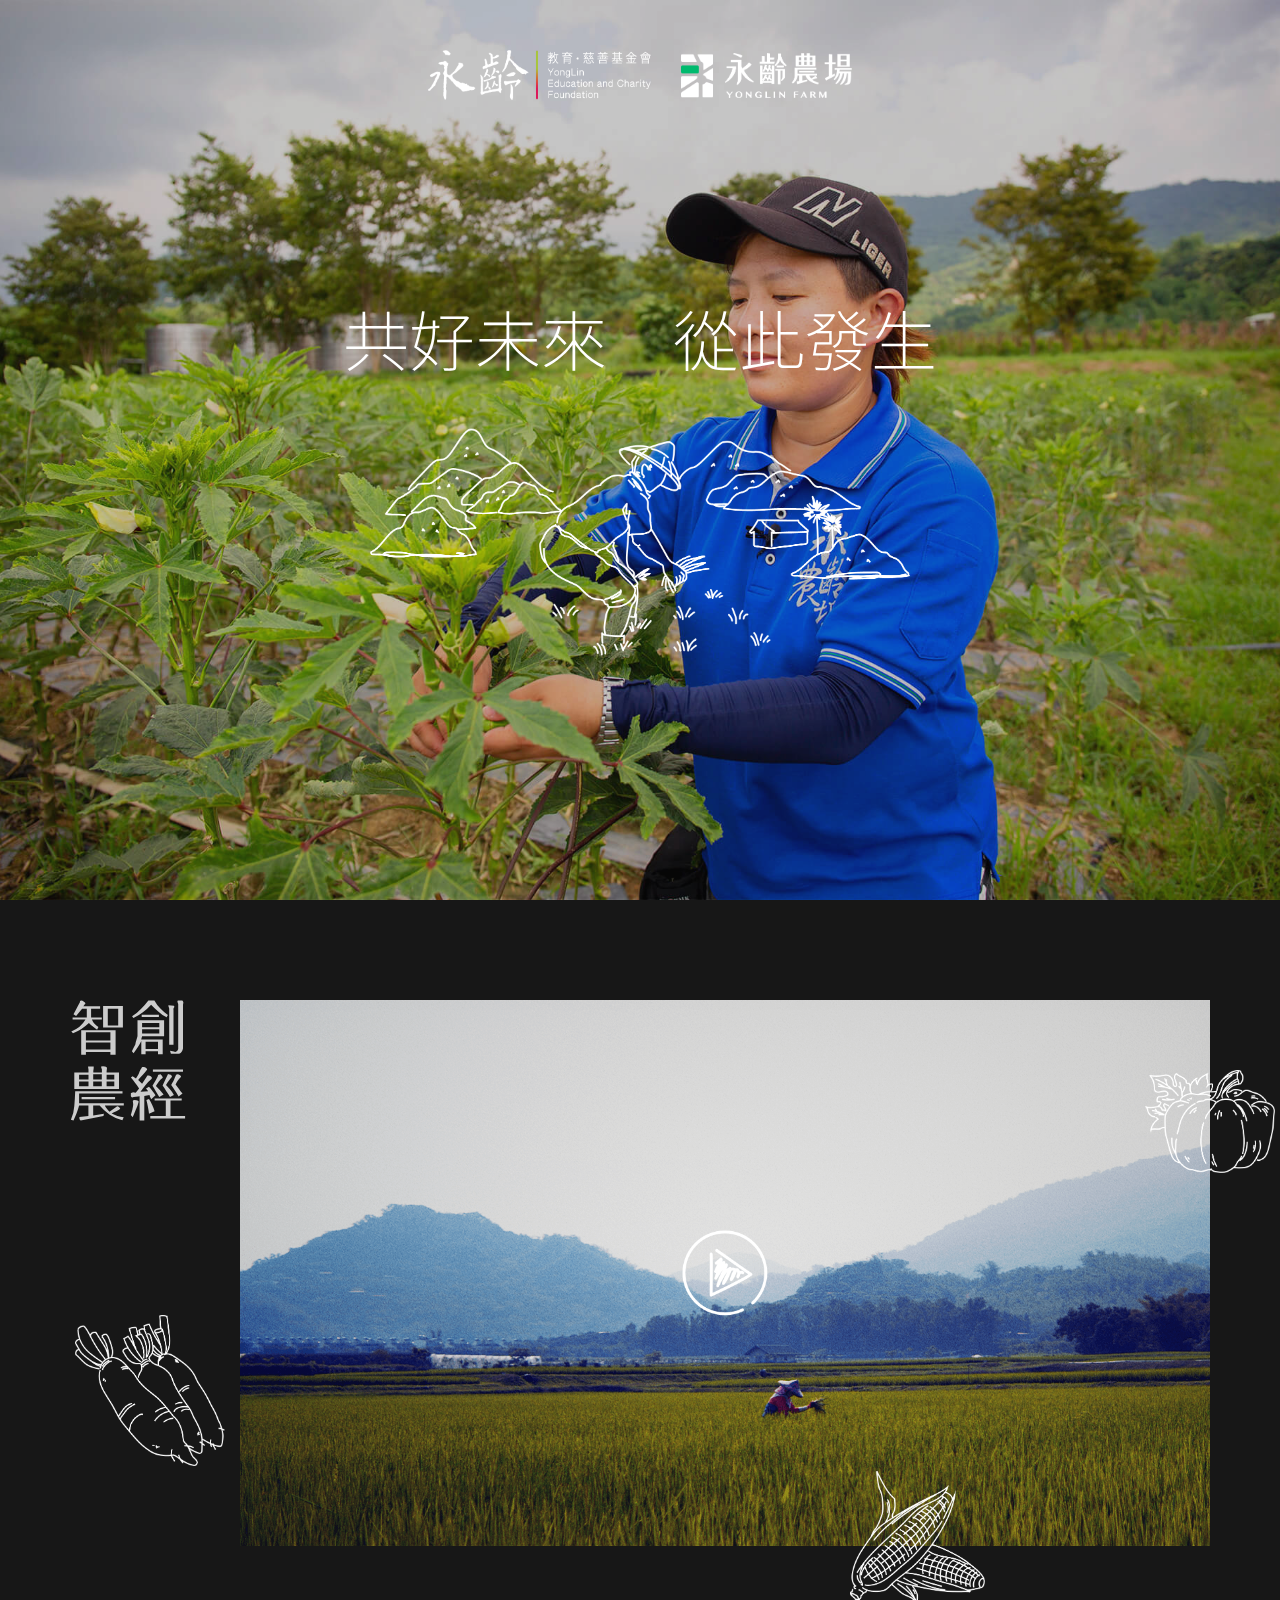
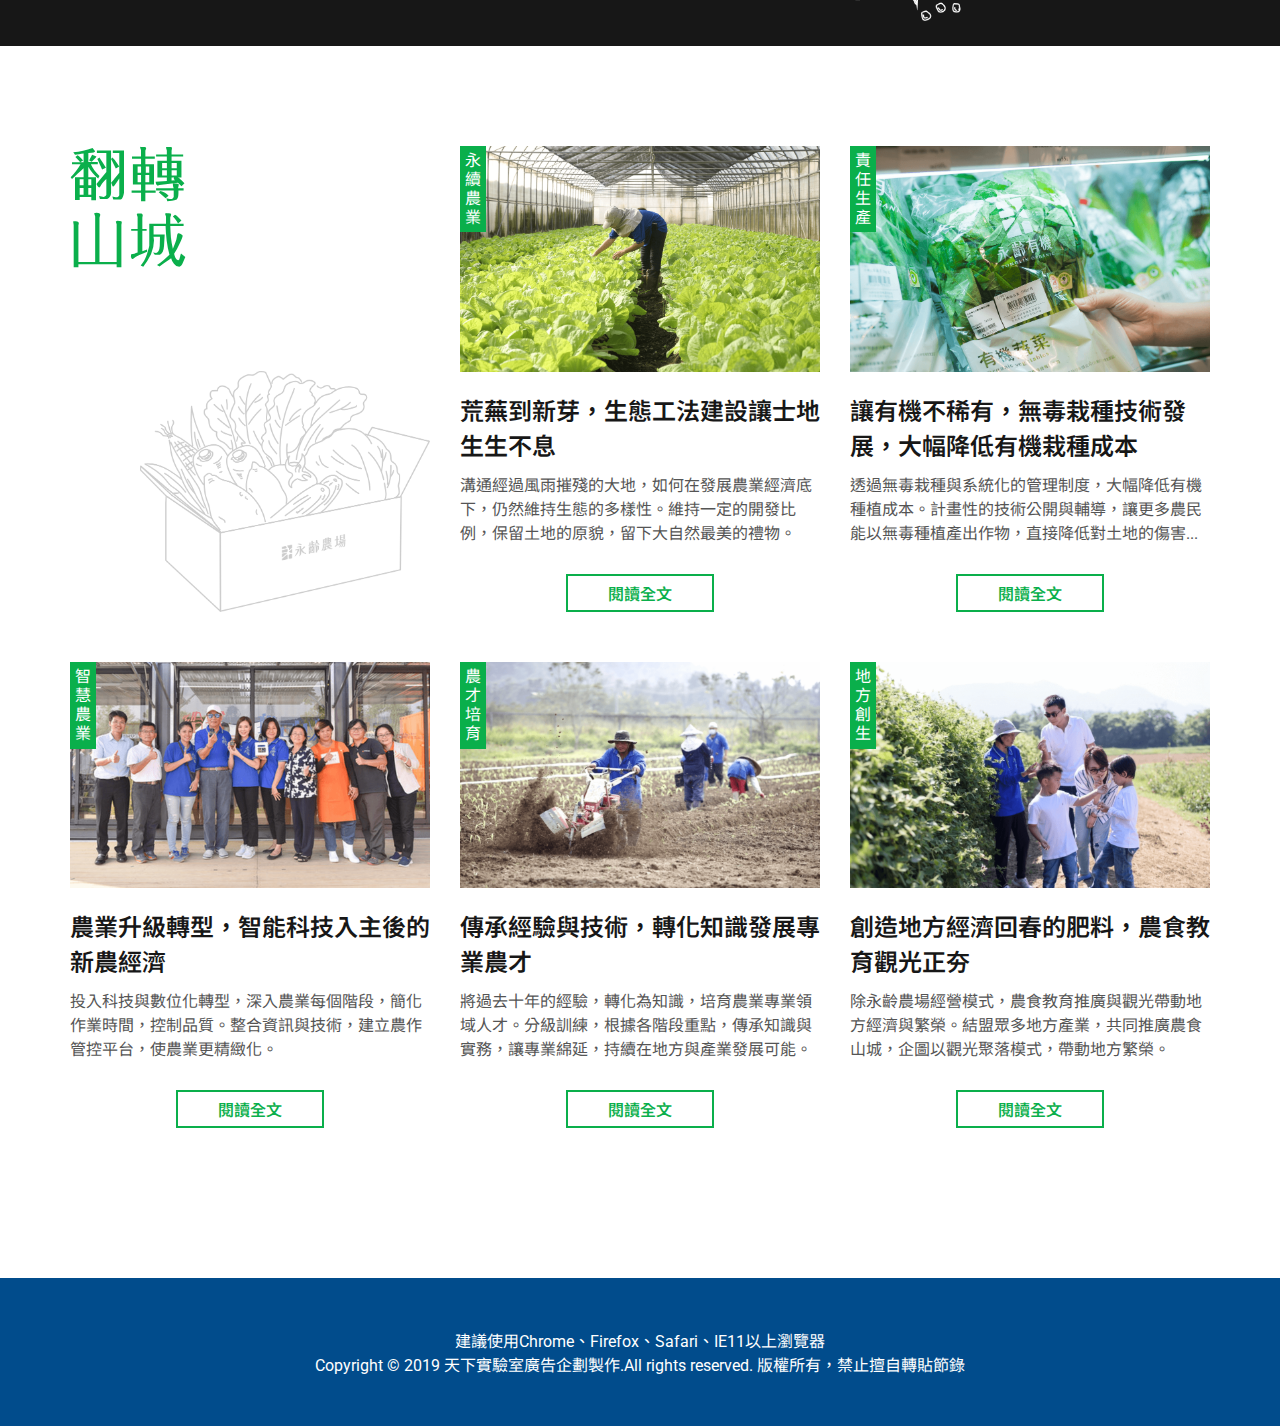
==== yonglin/index.html @ ae60a344 "newYonglin" ====
<!DOCTYPE html>
<html lang="zh-tw">

<head>
	<meta charset="UTF-8">
	<meta http-equiv="X-UA-Compatible" content="IE=edge">
	<meta name="viewport" content="width=device-width, minimum-scale=1.0, maximum-scale=1.0, user-scalable=no" />
	<link rel="stylesheet" type="text/css" href="assets/css/yonglin.css">
	<link rel="stylesheet" type="text/css" href="assets/css/swiper.min.css">
</head>

<body>
	<nav>
		<div class="container">
			<div class="flex">
				<a href="#!" class="logo logo--foundation"><img src="assets/img/logo_foundation@3x.png" alt="永齡教育慈善基金會"></a>
				<a href="#!" class="logo logo--farm"><img src="assets/img/logo_farm@3x.png" alt="永齡農場"></a>
			</div>
		</div>
	</nav>
	<header>
		<div class="swiper" id="swiper">
			<div class="swiper-container">
				<div class="swiper-wrapper">
					<div class="swiper-slide" style="background-image: url(assets/img/slider01.jpg);"></div>
					<div class="swiper-slide" style="background-image: url(assets/img/slider02.jpg);"></div>
					<div class="swiper-slide" style="background-image: url(assets/img/slider03.jpg);"></div>
					<div class="swiper-slide" style="background-image: url(assets/img/slider04.jpg);"></div>
					<div class="swiper-slide" style="background-image: url(assets/img/slider05.jpg);"></div>
				</div>
				<div class="swiper-pagination swiper-pagination-white"></div>
			</div>
		</div>
		<div class="container">
			<div class="flex">
				<h1><span>共好未來</span><span>從此發生</span></h1>
				<img src="assets/img/sketch-farm@3x.png" alt="">
			</div>
		</div>
	</header>
	<section class="video" id="video">
		<div class="container">
			<div class="flex">
				<div class="title">
					<img src="assets/img/video-title.svg" alt="智創農經" class="title-img">
				</div>
				<div class="video-embed">
					<div class="embed-16by9" data-videoUrl="https://www.youtube.com/embed/oZbi_i-Migk?&autoplay=1">
						<img src="assets/img/sketch-play@3x.png" alt="播放" class="sketch sketch-play">
					</div>
					<img src="assets/img/sketch-fruit01@3x.png" alt="胡蘿蔔" class="sketch sketch-fruit01">
					<img src="assets/img/sketch-fruit02@3x.png" alt="玉米" class="sketch sketch-fruit02">
					<img src="assets/img/sketch-fruit03@3x.png" alt="南瓜" class="sketch sketch-fruit03">
				</div>
			</div>
		</div>
	</section>
	<section class="article" id="article">
		<div class="container p0">
			<div class="flex card-group">
				<div class="card title">
					<img src="assets/img/article-title.svg" class="title-img" alt="翻轉山城">
					<img src="assets/img/sketch-box@3x.png" alt="" class="sketch sketch-box">
				</div>
				<div class="card">
					<a href="#!" target="_blank" class="card-img">
						<img src="assets/img/article_01@3x.png" alt="荒蕪到新芽，生態工法建設讓士地生生不息">
						<span class="card-sort">永續農業</span>
					</a>
					<div class="card-body">
						<a href="#!" target="_blank" class="card-title">荒蕪到新芽，生態工法建設讓士地生生不息</a>
						<div class="card-text">溝通經過風雨摧殘的大地，如何在發展農業經濟底下，仍然維持生態的多樣性。維持一定的開發比例，保留土地的原貌，留下大自然最美的禮物。</div>
						<a href="#!" target="_blank" class="btn cta">閱讀全文</a>
					</div>
				</div>
				<div class="card">
					<a href="#!" target="_blank" class="card-img">
						<img src="assets/img/article_02@3x.png" alt="讓有機不稀有，無毒栽種技術發展，大幅降低有機栽種成本">
						<span class="card-sort">責任生產</span>
					</a>
					<div class="card-body">
						<a href="#!" target="_blank" class="card-title">讓有機不稀有，無毒栽種技術發展，大幅降低有機栽種成本</a>
						<div class="card-text">透過無毒栽種與系統化的管理制度，大幅降低有機種植成本。計畫性的技術公開與輔導，讓更多農民能以無毒種植產出作物，直接降低對土地的傷害...</div>
						<a href="#!" target="_blank" class="btn cta">閱讀全文</a>
					</div>
				</div>
				<div class="card">
					<a href="#!" target="_blank" class="card-img">
						<img src="assets/img/article_03@3x.png" alt="農業升級轉型，智能科技入主後的新農經濟">
						<span class="card-sort">智慧農業</span>
					</a>
					<div class="card-body">
						<a href="#!" target="_blank" class="card-title">農業升級轉型，智能科技入主後的新農經濟</a>
						<div class="card-text">投入科技與數位化轉型，深入農業每個階段，簡化作業時間，控制品質。整合資訊與技術，建立農作管控平台，使農業更精緻化。</div>
						<a href="#!" target="_blank" class="btn cta">閱讀全文</a>
					</div>
				</div>
				<div class="card">
					<a href="#!" target="_blank" class="card-img">
						<img src="assets/img/article_04@3x.png" alt="傳承經驗與技術，轉化知識發展專業農才">
						<span class="card-sort">農才培育</span>
					</a>
					<div class="card-body">
						<a href="#!" target="_blank" class="card-title">傳承經驗與技術，轉化知識發展專業農才</a>
						<div class="card-text">將過去十年的經驗，轉化為知識，培育農業專業領域人才。分級訓練，根據各階段重點，傳承知識與實務，讓專業綿延，持續在地方與產業發展可能。</div>
						<a href="#!" target="_blank" class="btn cta">閱讀全文</a>
					</div>
				</div>
				<div class="card">
					<a href="#!" target="_blank" class="card-img">
						<img src="assets/img/article_05@3x.png" alt="創造地方經濟回春的肥料，農食教育觀光正夯">
						<span class="card-sort">地方創生</span>
					</a>
					<div class="card-body">
						<a href="#!" target="_blank" class="card-title">創造地方經濟回春的肥料，農食教育觀光正夯</a>
						<div class="card-text">除永齡農場經營模式，農食教育推廣與觀光帶動地方經濟與繁榮。結盟眾多地方產業，共同推廣農食山城，企圖以觀光聚落模式，帶動地方繁榮。</div>
						<a href="#!" target="_blank" class="btn cta">閱讀全文</a>
					</div>
				</div>
			</div>
		</div>
	</section>
	<footer>
		<div class="container text-center">
			<p class="mtb0 desktop">
				<span>建議使用Chrome、Firefox、Safari、IE11以上瀏覽器</span>
			</p>
			<p class="mtb0">
				<span>Copyright © 2019 天下實驗室廣告企劃製作.</span><span>All rights reserved. 版權所有，禁止擅自轉貼節錄</span>
			</p>
		</div>
	</footer>
	<div class="lightbox">
		<div class="black"></div>
		<div class="lightbox-content">
			<div class="embed-16by9">
				<iframe src="" frameborder="0" allow="accelerometer; autoplay; encrypted-media; gyroscope; picture-in-picture" allowfullscreen></iframe>
			</div>
			<img src="assets/img/sketch-close@3x.png" alt="關閉" class="sketch sketch-close">
		</div>
	</div>
	<script src="https://www.cw.com.tw/assets_new/js/jquery1.10.2.js"></script>
	<script src="assets/js/swiper.min.js"></script>
	<script src="assets/js/yonglin.js"></script>
</body>

</html>
---- yonglin/assets/css/yonglin.css ----
/*! normalize.css v3.0.0 | HTML5 Display Definitions | MIT License | git.io/normalize */@import url("https://fonts.googleapis.com/css?family=Noto+Sans+TC:100,300,400,500,700");@import url("https://fonts.googleapis.com/css?family=Roboto:100,300,400,500,700");article,aside,details,figcaption,figure,footer,header,hgroup,main,nav,section,summary{display:block}audio,canvas,progress,video{display:inline-block;vertical-align:baseline}audio:not([controls]){display:none;height:0}[hidden],template{display:none}/*! normalize.css v3.0.0 | Base | MIT License | git.io/normalize */html{font-family:sans-serif;-webkit-text-size-adjust:100%;-ms-text-size-adjust:100%}body{margin:0}/*! normalize.css v3.0.0 | Links | MIT License | git.io/normalize */a{background:transparent}a:active,a:hover{outline:0}/*! normalize.css v3.0.0 | Embedded Content | MIT License | git.io/normalize */img{border:0}svg:not(:root){overflow:hidden}/*! normalize.css v3.0.0 | Figures | MIT License | git.io/normalize */figure{margin:1em 40px}hr{-moz-box-sizing:content-box;box-sizing:content-box;height:0}pre{overflow:auto}code,kbd,pre,samp{font-family:monospace, monospace;font-size:1em}/*! normalize.css v3.0.0 | Forms | MIT License | git.io/normalize */button,input,optgroup,select,textarea{color:inherit;font:inherit;margin:0}button{overflow:visible}button,select{text-transform:none}button,html input[type="button"],input[type="reset"],input[type="submit"]{-webkit-appearance:button;cursor:pointer}button[disabled],html input[disabled]{cursor:default}button::-moz-focus-inner,input::-moz-focus-inner{border:0;padding:0}input{line-height:normal}input[type="checkbox"],input[type="radio"]{box-sizing:border-box;padding:0}input[type="number"]::-webkit-inner-spin-button,input[type="number"]::-webkit-outer-spin-button{height:auto}input[type="search"]{-webkit-appearance:textfield;-moz-box-sizing:content-box;-webkit-box-sizing:content-box;box-sizing:content-box}input[type="search"]::-webkit-search-cancel-button,input[type="search"]::-webkit-search-decoration{-webkit-appearance:none}fieldset{border:1px solid #c0c0c0;margin:0 2px;padding:0.35em 0.625em 0.75em}legend{border:0;padding:0}textarea{overflow:auto}optgroup{font-weight:bold}/*! normalize.css v3.0.0 | Tables | MIT License | git.io/normalize */table{border-collapse:collapse;border-spacing:0}td,th{padding:0}header .swiper .swiper-wrapper::before,section.video .video-embed .embed-16by9::before,section.article .card-img::before,section.article .card .btn::before,.lightbox-content .embed-16by9::before{content:'';display:block}.list-reset{list-style:none;padding:0;margin:0}ul,ol{padding-left:1.15em}.mtb0{margin-top:0;margin-bottom:0}.mt0-mb1{margin-top:0;margin-bottom:1em !important}.mt0-mb05{margin-top:0;margin-bottom:0.5em}.mb0{margin-bottom:0}.mt0{margin-top:0}.mt40{margin-top:40px}.p0{padding:0 !important}.justify-between{justify-content:space-between}@media (min-width: 768px){.flex-md{display:flex}}@media (min-width: 1024px){.flex-lg{display:flex}}@media (min-width: 1280px){.flex-xl{display:flex}}html{font-family:-apple-system, BlinkMacSystemFont, San Francisco, Roboto, Segoe UI, Helvetica Neue, sans-serif;-webkit-font-smoothing:antialiased;-moz-osx-font-smoothing:grayscale;text-size-adjust:100%;text-rendering:optimizeLegibility}button,input,optgroup,select,textarea{font-family:inherit}.sr-only{position:absolute !important;padding:0 !important;margin:0 !important;width:0 !important;height:0 !important;font-size:0 !important}*,*::before,*::after{-moz-box-sizing:border-box;-webkit-box-sizing:border-box;box-sizing:border-box}body{font-family:Roboto, 'Noto Sans TC', sans-serif}a{text-decoration:none}@media (min-width: 1024px){a{transition:color .2s, background-color .2s}}img{display:block}.clearfix,.clearfix::before,.clearfix::after{display:table;clear:both}.flex{display:-webkit-box;display:-ms-flexbox;display:flex;-ms-flex-wrap:wrap;flex-wrap:wrap}@font-face{font-family:'icomoon';src:url("../fonts/icomoon.eot?6ln93m");src:url("../fonts/icomoon.eot?6ln93m#iefix") format("embedded-opentype"),url("../fonts/icomoon.ttf?6ln93m") format("truetype"),url("../fonts/icomoon.woff?6ln93m") format("woff"),url("../fonts/icomoon.svg?6ln93m#icomoon") format("svg");font-weight:normal;font-style:normal}i.icon{font-family:'icomoon';speak:none;font-style:normal;font-weight:normal;font-variant:normal;text-transform:none;line-height:1;-webkit-font-smoothing:antialiased;-moz-osx-font-smoothing:grayscale}body.chrome i.icon:before{position:relative;top:0.125em}.icon-minus:before{content:"\e936"}.icon-plus:before{content:"\e937"}.icon-images:before{content:"\e900"}.icon-button:before{content:"\e901"}.icon-color:before{content:"\e902"}.icon-iconography:before{content:"\e903"}.icon-textfield:before{content:"\e904"}.icon-navigation:before{content:"\e905"}.icon-tabs:before{content:"\e906"}.icon-tooltips:before{content:"\e907"}.icon-typography:before{content:"\e908"}.icon-logo-text:before{content:"\e909"}.icon-phrase:before{content:"\e90a"}.icon-eyeoff:before{content:"\e90b"}.icon-eyeon:before{content:"\e90c"}.icon-check-circle:before{content:"\e90d"}.icon-exclamation-circle:before{content:"\e90e"}.icon-question-circle:before{content:"\e90f"}.icon-sort:before{content:"\e910"}.icon-caret-down:before{content:"\e911"}.icon-caret-up:before{content:"\e912"}.icon-menu:before{content:"\e913"}.icon-message:before{content:"\e914"}.icon-selection:before{content:"\e915"}.icon-list:before{content:"\e916"}.icon-search:before{content:"\e917"}.icon-user-filled:before{content:"\e918"}.icon-user-outlined:before{content:"\e919"}.icon-facebook:before{content:"\e91a"}.icon-instagram:before{content:"\e91b"}.icon-line:before{content:"\e91c"}.icon-play:before{content:"\e91d"}.icon-left:before{content:"\e91e"}.icon-right:before{content:"\e91f"}.icon-down:before{content:"\e920"}.icon-rss:before{content:"\e921"}.icon-up:before{content:"\e922"}.icon-bookmark-outlined:before{content:"\e923"}.icon-share:before{content:"\e924"}.icon-mail:before{content:"\e925"}.icon-edit:before{content:"\e926"}.icon-caret-right:before{content:"\e927"}.icon-caret-left:before{content:"\e928"}.icon-check:before{content:"\e929"}.icon-check-solid:before{content:"\e92a"}.icon-copy:before{content:"\e92b"}.icon-quote-left:before{content:"\e92c"}.icon-quote-right:before{content:"\e92d"}.icon-cancel:before{content:"\e92e"}.icon-coin:before{content:"\e92f"}.icon-fontsize:before{content:"\e930"}.icon-logo:before{content:"\e931"}.icon-bookmark-filled:before{content:"\e932"}.icon-arrow-right:before{content:"\e933"}.icon-arrow-left:before{content:"\e934"}.icon-error-solid:before{content:"\e935"}.icon-btn{display:inline-flex;padding:2px 0 0;width:30px;height:40px;font-size:1.125rem;align-items:center;justify-content:center;cursor:pointer}.icon-btn-center{justify-content:center}@media (min-width: 768px){.icon-btn{width:40px;height:60px}}@media (min-width: 1024px){.icon-btn{transition:color .3s, background-color .3s}}.navi-btn{color:#014C8C}.navi-btn:hover,.navi-btn.active{font-weight:bold}.text-left{text-align:left}.text-center{text-align:center}.text-right{text-align:right}.container{width:100%;margin-right:auto;margin-left:auto;padding-right:15px;padding-left:15px}@media (min-width: 576px){.container{width:540px}}@media (min-width: 768px){.container{width:720px}}@media (min-width: 992px){.container{width:100%}}@media (min-width: 1024px){.container{width:960px}}@media (min-width: 1200px){.container{width:1170px}}nav{position:fixed;top:0;left:0;width:100%;padding-top:2em;padding-bottom:2em;-moz-transition:all .3s;-o-transition:all .3s;-webkit-transition:all .3s;transition:all .3s;z-index:20}@media (min-width: 768px){nav{padding-top:3.125em;padding-bottom:3.125em}}nav .flex{align-items:center;justify-content:center}nav a.logo{display:block;-moz-transition:all .3s;-o-transition:all .3s;-webkit-transition:all .3s;transition:all .3s}nav a.logo img{-moz-transition:all .3s;-o-transition:all .3s;-webkit-transition:all .3s;transition:all .3s}nav a.logo--foundation img{height:30px}@media (min-width: 768px){nav a.logo--foundation img{height:50px}}nav a.logo--farm{margin-left:30px}nav a.logo--farm img{height:25px}@media (min-width: 768px){nav a.logo--farm img{height:45px}}nav.scroll{padding-top:0.7em;padding-bottom:0.7em;background-color:rgba(23,23,23,0.8)}@media (min-width: 768px){nav.scroll{padding-top:1em;padding-bottom:1em;background-color:rgba(23,23,23,0.6)}}nav.scroll a.logo{display:block}nav.scroll a.logo--foundation img{height:25px}@media (min-width: 768px){nav.scroll a.logo--foundation img{height:40px}}nav.scroll a.logo--farm{margin-left:20px}nav.scroll a.logo--farm img{height:20px}@media (min-width: 768px){nav.scroll a.logo--farm img{height:35px}}header .swiper img{width:100%}header .swiper .swiper-wrapper{position:relative}header .swiper .swiper-wrapper::before{position:absolute;top:0;left:0;width:100%;height:100%;background-color:rgba(23,23,23,0.25);z-index:1}header .swiper .swiper-slide{height:100vh;background-position:center;background-repeat:no-repeat;-moz-background-size:cover;-o-background-size:cover;-webkit-background-size:cover;background-size:cover}header>.container{position:absolute;top:50%;left:50%;-moz-transform:translate(-50%, -50%);-ms-transform:translate(-50%, -50%);-webkit-transform:translate(-50%, -50%);transform:translate(-50%, -50%);z-index:5}header>.container>.flex{flex-direction:column}@media (min-width: 768px){header>.container>.flex{align-items:center}}header>.container h1{color:#fff;font-size:48px;font-weight:200}@media (min-width: 768px){header>.container h1{font-size:66px}}@media (max-width: 767px){header>.container h1{margin-bottom:1.25em}}@media (max-width: 767px){header>.container h1 span{display:block;line-height:1.2}}@media (min-width: 768px){header>.container h1 span{display:inline}}@media (min-width: 768px){header>.container h1 span+span{margin-left:1em}}header>.container img{width:100%;height:auto}@media (min-width: 768px){header>.container img{width:540px}}section{padding-top:100px;padding-bottom:100px}section .title{margin-bottom:50px}section .title img.title-img{width:116px;height:auto}section.video{background-color:#171717}section.video .flex{justify-content:space-between}section.video .video-embed{position:relative;width:970px}section.video .video-embed .embed-16by9{position:relative;width:100%;height:0;padding-top:56.25%;background-image:url("../img/video.png");background-position:center;-moz-background-size:cover;-o-background-size:cover;-webkit-background-size:cover;background-size:cover;cursor:pointer}section.video .video-embed .embed-16by9::before{position:absolute;top:0;left:0;width:100%;height:100%;*zoom:1;filter:progid:DXImageTransform.Microsoft.gradient(gradientType=1, startColorstr='#80171717', endColorstr='#FF171717');background-image:url('[data-uri]');background-size:100%;background-image:-moz-radial-gradient(center, ellipse cover, rgba(23,23,23,0.5) 0%,#171717 100%);background-image:-webkit-radial-gradient(center, ellipse cover, rgba(23,23,23,0.5) 0%,#171717 100%);background-image:radial-gradient(ellipse cover at center, rgba(23,23,23,0.5) 0%,#171717 100%);filter:progid:DXImageTransform.Microsoft.Alpha(Opacity=20);opacity:.2;-moz-transition:opacity .3s;-o-transition:opacity .3s;-webkit-transition:opacity .3s;transition:opacity .3s}section.video .video-embed .embed-16by9:hover::before{filter:progid:DXImageTransform.Microsoft.Alpha(Opacity=50);opacity:.5}section.video .video-embed .embed-16by9:hover .sketch-play{width:60px}@media (min-width: 768px){section.video .video-embed .embed-16by9:hover .sketch-play{width:100px}}section.article .card{position:relative;width:100%;padding-left:15px;padding-right:15px;margin-bottom:50px}section.article .card-group{display:flex;flex-wrap:wrap}@media (min-width: 768px){section.article .card{width:33.33333333333%}}section.article .card-img{position:relative;display:block;width:100%}section.article .card-img img{width:100%}section.article .card-img span{position:absolute;top:0;left:0;width:1.625em;padding:5px 3px;display:block;color:#fff;line-height:1.2;text-align:center;background-color:#0AAF4B;z-index:10}section.article .card-img::before{position:absolute;top:0;left:0;width:100%;height:100%;filter:progid:DXImageTransform.Microsoft.Alpha(Opacity=0);opacity:0;*zoom:1;filter:progid:DXImageTransform.Microsoft.gradient(gradientType=1, startColorstr='#1A171717', endColorstr='#4D171717');background-image:url('[data-uri]');background-size:100%;background-image:-moz-radial-gradient(center, ellipse cover, rgba(23,23,23,0.1) 0%,rgba(23,23,23,0.3) 100%);background-image:-webkit-radial-gradient(center, ellipse cover, rgba(23,23,23,0.1) 0%,rgba(23,23,23,0.3) 100%);background-image:radial-gradient(ellipse cover at center, rgba(23,23,23,0.1) 0%,rgba(23,23,23,0.3) 100%);z-index:5;-moz-transition:opacity .3s;-o-transition:opacity .3s;-webkit-transition:opacity .3s;transition:opacity .3s}section.article .card-img:hover::before{filter:progid:DXImageTransform.Microsoft.Alpha(enabled=false);opacity:1}section.article .card-title{display:block;margin-top:20px;margin-bottom:10px;color:#171717;font-size:24px;font-weight:600}section.article .card-title:hover{color:#0AAF4B}section.article .card-text{color:#555}section.article .card .btn{position:relative;display:table;margin-top:30px;margin-left:auto;margin-right:auto;padding:5px 40px;color:#0AAF4B;font-weight:600;border:2px solid #0AAF4B;z-index:2}section.article .card .btn::before{position:absolute;top:0;left:0;width:0;height:100%;background-color:#0AAF4B;-moz-transition:width .3s;-o-transition:width .3s;-webkit-transition:width .3s;transition:width .3s;z-index:-1}section.article .card .btn:hover{color:#fff}section.article .card .btn:hover::before{width:100%}.sketch{position:absolute}.sketch-box{bottom:-15px;right:15px;width:160px}@media (min-width: 768px){.sketch-box{bottom:0px;width:290px}}.sketch-play{top:50%;left:50%;-moz-transition:all .3s;-o-transition:all .3s;-webkit-transition:all .3s;transition:all .3s;-moz-transform:translate(-50%, -50%);-ms-transform:translate(-50%, -50%);-webkit-transform:translate(-50%, -50%);transform:translate(-50%, -50%);z-index:1;width:45px}@media (min-width: 768px){.sketch-play{width:85px}}.sketch-close{bottom:calc(100% + 15px);right:0%;width:40px;-moz-transition:all .3s;-o-transition:all .3s;-webkit-transition:all .3s;transition:all .3s}@media (min-width: 768px){.sketch-close{width:60px}}@media (max-width: 767px){.sketch-fruit01{bottom:-65px;left:-10px;width:100px;filter:progid:DXImageTransform.Microsoft.Alpha(Opacity=90);opacity:.9}}@media (min-width: 768px){.sketch-fruit01{bottom:80px;right:calc(100% + 15px);width:150px}}@media (max-width: 767px){.sketch-fruit02{bottom:-45px;right:0;width:85px;filter:progid:DXImageTransform.Microsoft.Alpha(Opacity=75);opacity:.75}}@media (min-width: 768px){.sketch-fruit02{bottom:-75px;left:610px;width:135px}}@media (max-width: 767px){.sketch-fruit03{top:-100px;right:15px;width:100px;filter:progid:DXImageTransform.Microsoft.Alpha(Opacity=75);opacity:.75}}@media (min-width: 768px){.sketch-fruit03{top:70px;right:-65px;width:130px}}.lightbox{position:fixed;display:none;align-items:center;justify-content:center;top:0;left:0;width:100%;height:100%;z-index:10001}.lightbox .black{position:absolute;width:100%;height:100%;background-color:rgba(23,23,23,0.75)}.lightbox-content{position:relative;width:calc(100% - 30px);z-index:10}@media (min-width: 1366px){.lightbox-content{max-width:1200px}}.lightbox-content .embed-16by9{position:relative;width:100%}.lightbox-content .embed-16by9::before{position:relative;width:100%;height:0;padding-top:56.25%}.lightbox-content .embed-16by9 iframe{position:absolute;top:0;left:0;width:100%;height:100%}footer{padding-top:3.125em;padding-bottom:3.125em;color:#fff;background-color:#014C8C}@media (max-width: 767px){footer{font-size:13px}}@media (max-width: 767px){footer p.desktop{display:none}}footer p span{display:inline-block}
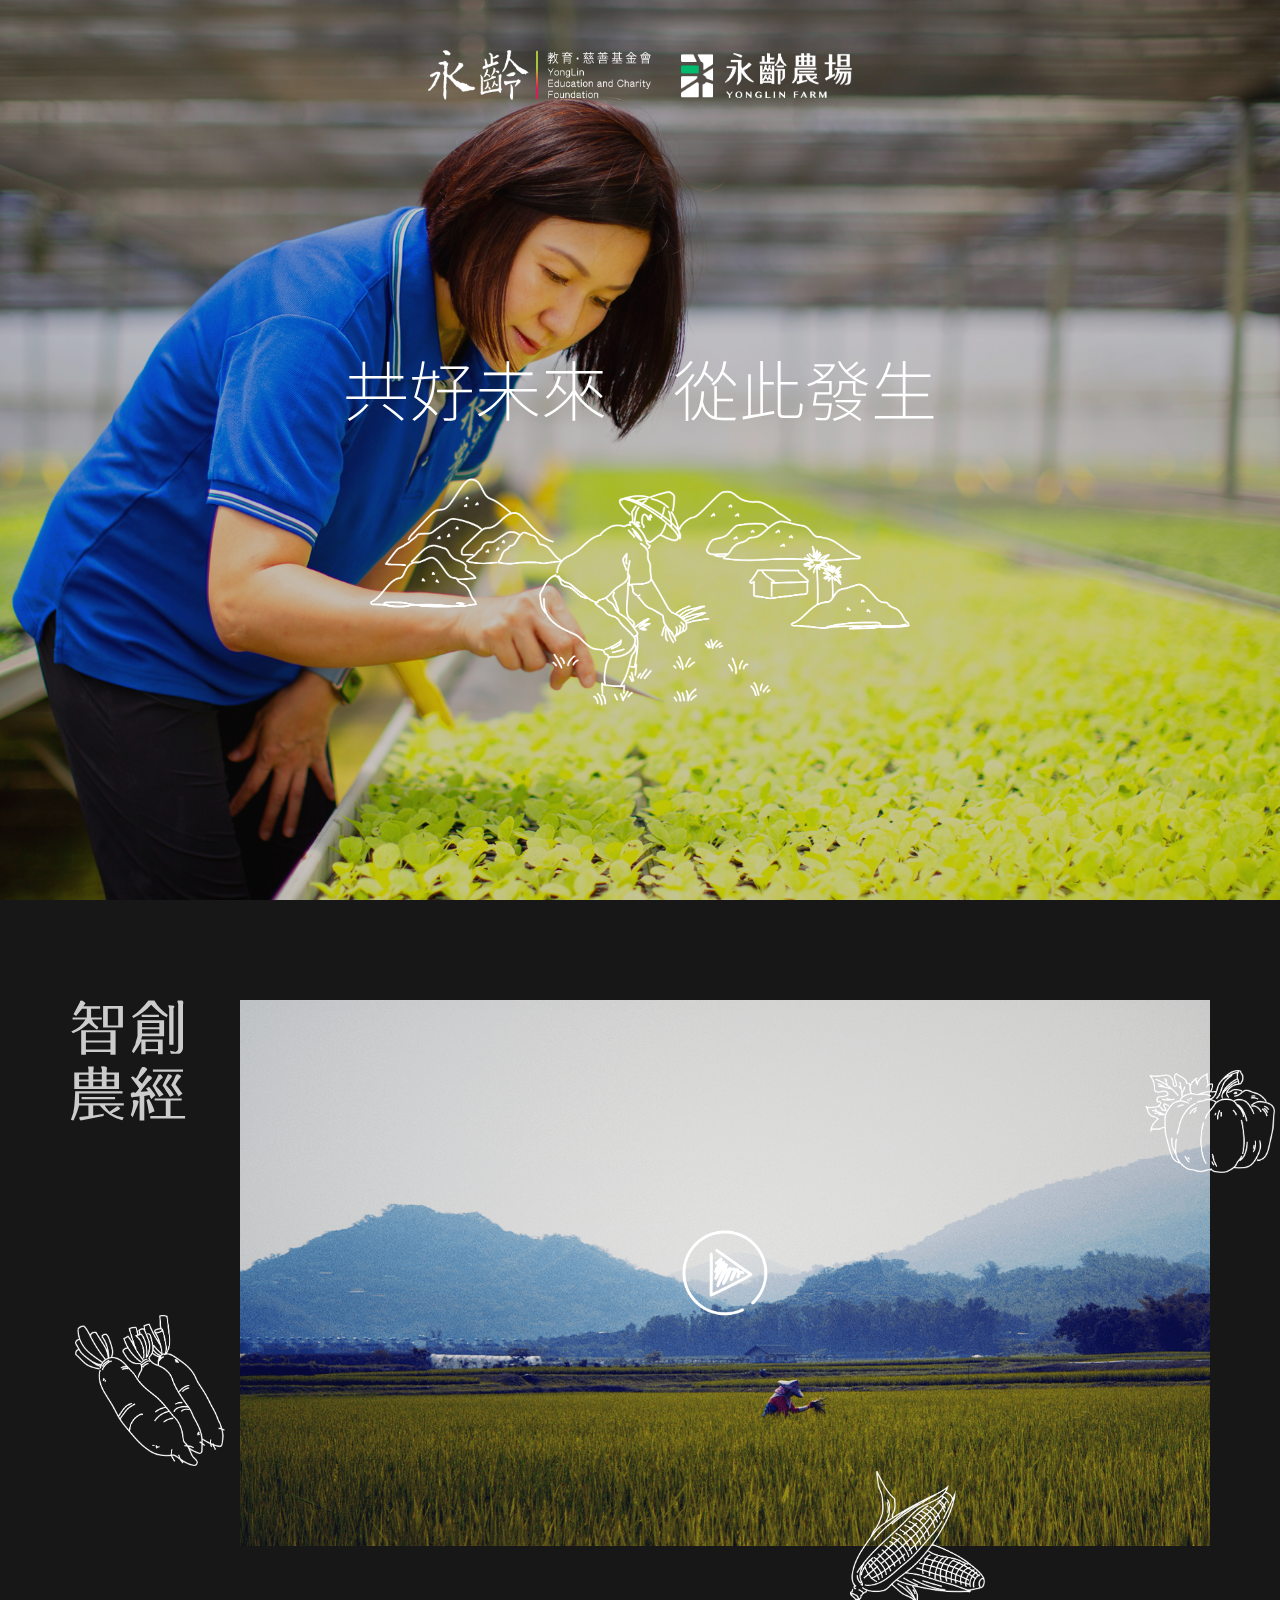
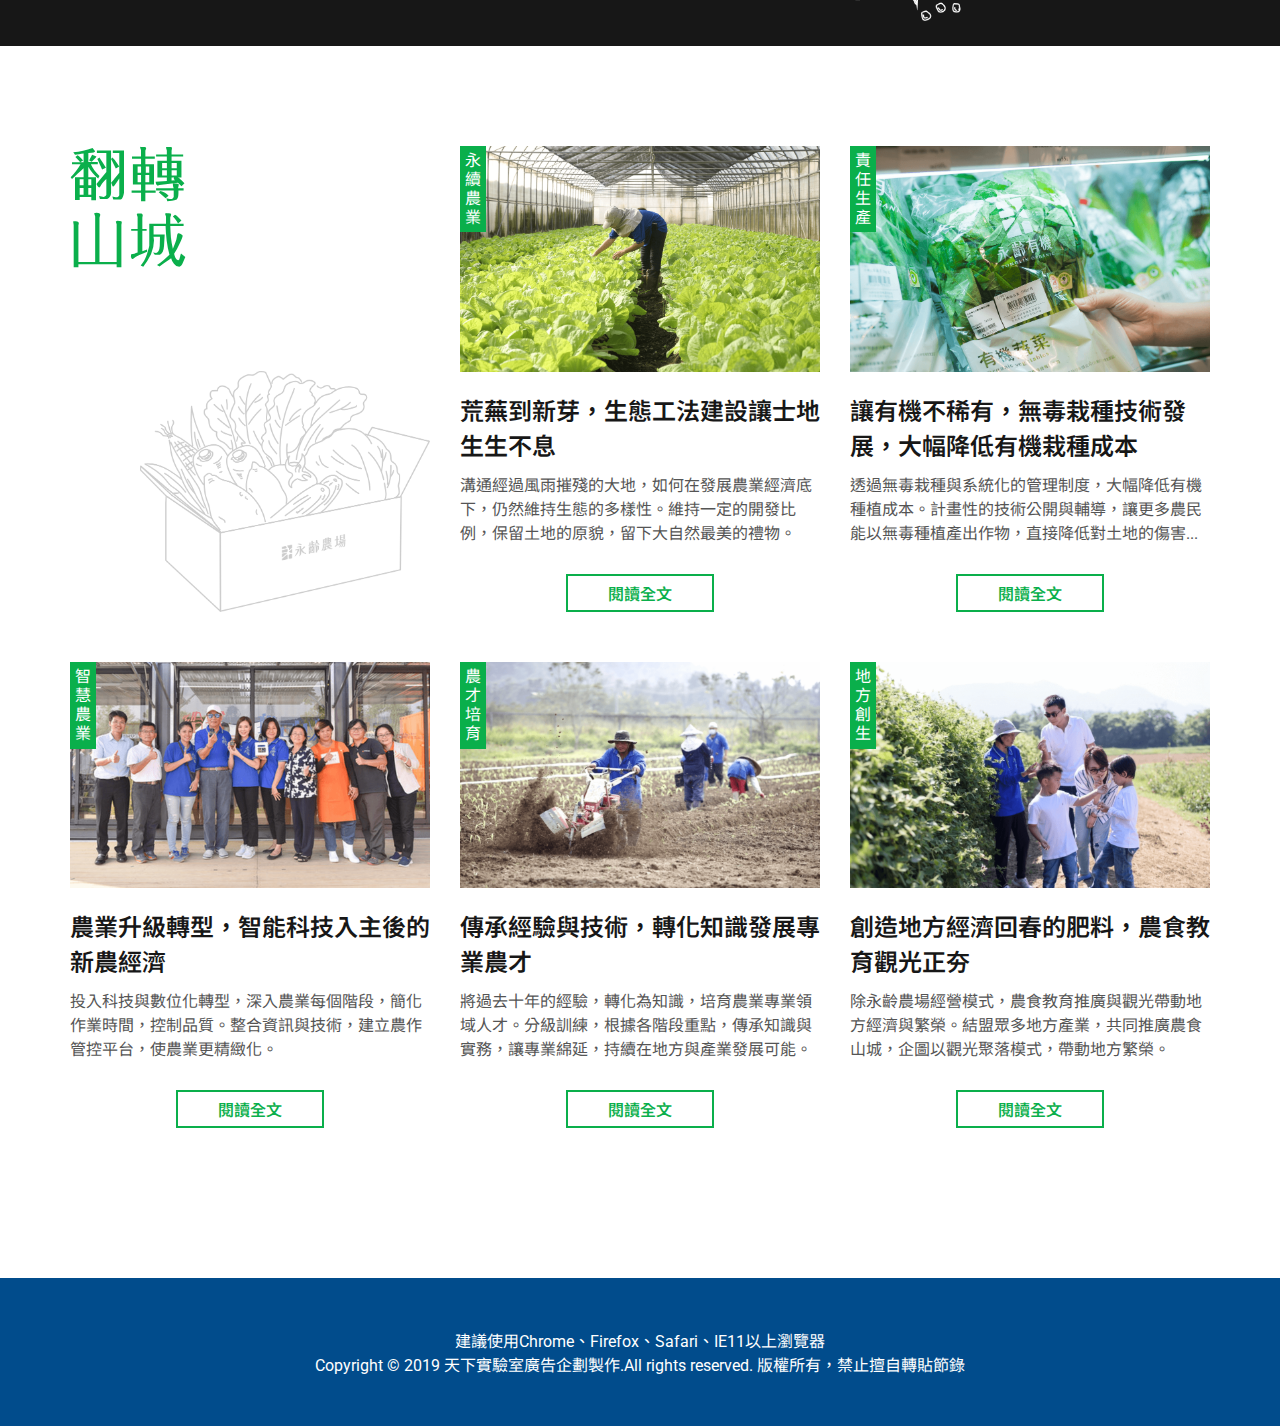
==== commit 59d9d62d: "background-image" ====
--- a/yonglin/index.html
+++ b/yonglin/index.html
@@ -5,6 +5,32 @@
 	<meta charset="UTF-8">
 	<meta http-equiv="X-UA-Compatible" content="IE=edge">
 	<meta name="viewport" content="width=device-width, minimum-scale=1.0, maximum-scale=1.0, user-scalable=no" />
+	<title>共好未來，從此發生</title>
+	<meta name="keywords" content="永齡基金會,永齡農場,永續農業,農才培育,地方創生,責任生產,企業社會責任,CSR">
+	<meta name="description" content="">
+	<link rel="shortcut icon" href="https://csr.cw.com.tw/assets/images/favicon.ico?id=4f532db8384ac31caa3d" type="image/x-icon" />
+	<meta property="og:title" content="共好未來，從此發生">
+	<meta property="og:type" content="website" />
+	<meta property="og:url" content="https://topic.cw.com.tw/csr_partners/yonglin/" />
+	<meta property="og:description" content="">
+	<meta property="og:image" content="https://irishuang33.github.io/csr/yonglin/assets/img/facebook.jpg" />
+	<meta property="og:image:width" content="1200">
+	<meta property="og:image:height" content="628">
+	<meta property="og:site_name" content="CSR@天下" />
+	<meta property="og:locale" content="zh_TW">
+	<!-- FB -->
+	<meta property="fb:app_id" content="146375279222632">
+	<meta property="fb:pages" content="127628276929">
+	<meta property="fb:pages" content="170417986326226">
+	<meta property="fb:pages" content="384310728422742">
+	<meta property="fb:pages" content="145768528923435">
+	<meta property="fb:pages" content="1651945698439380">
+	<meta property="fb:pages" content="493525064166133">
+	<meta property="fb:pages" content="167548813932">
+	<meta property="fb:pages" content="1842731786010943">
+	<meta property="fb:pages" content="1751961571765479">
+	<meta name="apple-itunes-app" content="app-id=756182893"/>
+	<meta name="google-site-verification" content="syaeHx9C8BQwUlqMH94p4MRkYRkVekLSgdxxCxdyaok" />
 	<link rel="stylesheet" type="text/css" href="assets/css/yonglin.css">
 	<link rel="stylesheet" type="text/css" href="assets/css/swiper.min.css">
 </head>
@@ -22,11 +48,11 @@
 		<div class="swiper" id="swiper">
 			<div class="swiper-container">
 				<div class="swiper-wrapper">
-					<div class="swiper-slide" style="background-image: url(assets/img/slider01.jpg);"></div>
-					<div class="swiper-slide" style="background-image: url(assets/img/slider02.jpg);"></div>
-					<div class="swiper-slide" style="background-image: url(assets/img/slider03.jpg);"></div>
-					<div class="swiper-slide" style="background-image: url(assets/img/slider04.jpg);"></div>
-					<div class="swiper-slide" style="background-image: url(assets/img/slider05.jpg);"></div>
+					<div class="swiper-slide slide--01" style="background-image: url(assets/img/slider01.jpg);"></div>
+					<div class="swiper-slide slide--v" style="background-image: url(assets/img/slider02.jpg);"></div>
+					<div class="swiper-slide slide--02" style="background-image: url(assets/img/slider03.jpg);"></div>
+					<div class="swiper-slide slide--v" style="background-image: url(assets/img/slider04.jpg);"></div>
+					<div class="swiper-slide slide--03" style="background-image: url(assets/img/slider05.jpg);"></div>
 				</div>
 				<div class="swiper-pagination swiper-pagination-white"></div>
 			</div>
--- a/yonglin/assets/css/yonglin.css
+++ b/yonglin/assets/css/yonglin.css
@@ -1 +1 @@
-/*! normalize.css v3.0.0 | HTML5 Display Definitions | MIT License | git.io/normalize */@import url("https://fonts.googleapis.com/css?family=Noto+Sans+TC:100,300,400,500,700");@import url("https://fonts.googleapis.com/css?family=Roboto:100,300,400,500,700");article,aside,details,figcaption,figure,footer,header,hgroup,main,nav,section,summary{display:block}audio,canvas,progress,video{display:inline-block;vertical-align:baseline}audio:not([controls]){display:none;height:0}[hidden],template{display:none}/*! normalize.css v3.0.0 | Base | MIT License | git.io/normalize */html{font-family:sans-serif;-webkit-text-size-adjust:100%;-ms-text-size-adjust:100%}body{margin:0}/*! normalize.css v3.0.0 | Links | MIT License | git.io/normalize */a{background:transparent}a:active,a:hover{outline:0}/*! normalize.css v3.0.0 | Embedded Content | MIT License | git.io/normalize */img{border:0}svg:not(:root){overflow:hidden}/*! normalize.css v3.0.0 | Figures | MIT License | git.io/normalize */figure{margin:1em 40px}hr{-moz-box-sizing:content-box;box-sizing:content-box;height:0}pre{overflow:auto}code,kbd,pre,samp{font-family:monospace, monospace;font-size:1em}/*! normalize.css v3.0.0 | Forms | MIT License | git.io/normalize */button,input,optgroup,select,textarea{color:inherit;font:inherit;margin:0}button{overflow:visible}button,select{text-transform:none}button,html input[type="button"],input[type="reset"],input[type="submit"]{-webkit-appearance:button;cursor:pointer}button[disabled],html input[disabled]{cursor:default}button::-moz-focus-inner,input::-moz-focus-inner{border:0;padding:0}input{line-height:normal}input[type="checkbox"],input[type="radio"]{box-sizing:border-box;padding:0}input[type="number"]::-webkit-inner-spin-button,input[type="number"]::-webkit-outer-spin-button{height:auto}input[type="search"]{-webkit-appearance:textfield;-moz-box-sizing:content-box;-webkit-box-sizing:content-box;box-sizing:content-box}input[type="search"]::-webkit-search-cancel-button,input[type="search"]::-webkit-search-decoration{-webkit-appearance:none}fieldset{border:1px solid #c0c0c0;margin:0 2px;padding:0.35em 0.625em 0.75em}legend{border:0;padding:0}textarea{overflow:auto}optgroup{font-weight:bold}/*! normalize.css v3.0.0 | Tables | MIT License | git.io/normalize */table{border-collapse:collapse;border-spacing:0}td,th{padding:0}header .swiper .swiper-wrapper::before,section.video .video-embed .embed-16by9::before,section.article .card-img::before,section.article .card .btn::before,.lightbox-content .embed-16by9::before{content:'';display:block}.list-reset{list-style:none;padding:0;margin:0}ul,ol{padding-left:1.15em}.mtb0{margin-top:0;margin-bottom:0}.mt0-mb1{margin-top:0;margin-bottom:1em !important}.mt0-mb05{margin-top:0;margin-bottom:0.5em}.mb0{margin-bottom:0}.mt0{margin-top:0}.mt40{margin-top:40px}.p0{padding:0 !important}.justify-between{justify-content:space-between}@media (min-width: 768px){.flex-md{display:flex}}@media (min-width: 1024px){.flex-lg{display:flex}}@media (min-width: 1280px){.flex-xl{display:flex}}html{font-family:-apple-system, BlinkMacSystemFont, San Francisco, Roboto, Segoe UI, Helvetica Neue, sans-serif;-webkit-font-smoothing:antialiased;-moz-osx-font-smoothing:grayscale;text-size-adjust:100%;text-rendering:optimizeLegibility}button,input,optgroup,select,textarea{font-family:inherit}.sr-only{position:absolute !important;padding:0 !important;margin:0 !important;width:0 !important;height:0 !important;font-size:0 !important}*,*::before,*::after{-moz-box-sizing:border-box;-webkit-box-sizing:border-box;box-sizing:border-box}body{font-family:Roboto, 'Noto Sans TC', sans-serif}a{text-decoration:none}@media (min-width: 1024px){a{transition:color .2s, background-color .2s}}img{display:block}.clearfix,.clearfix::before,.clearfix::after{display:table;clear:both}.flex{display:-webkit-box;display:-ms-flexbox;display:flex;-ms-flex-wrap:wrap;flex-wrap:wrap}@font-face{font-family:'icomoon';src:url("../fonts/icomoon.eot?6ln93m");src:url("../fonts/icomoon.eot?6ln93m#iefix") format("embedded-opentype"),url("../fonts/icomoon.ttf?6ln93m") format("truetype"),url("../fonts/icomoon.woff?6ln93m") format("woff"),url("../fonts/icomoon.svg?6ln93m#icomoon") format("svg");font-weight:normal;font-style:normal}i.icon{font-family:'icomoon';speak:none;font-style:normal;font-weight:normal;font-variant:normal;text-transform:none;line-height:1;-webkit-font-smoothing:antialiased;-moz-osx-font-smoothing:grayscale}body.chrome i.icon:before{position:relative;top:0.125em}.icon-minus:before{content:"\e936"}.icon-plus:before{content:"\e937"}.icon-images:before{content:"\e900"}.icon-button:before{content:"\e901"}.icon-color:before{content:"\e902"}.icon-iconography:before{content:"\e903"}.icon-textfield:before{content:"\e904"}.icon-navigation:before{content:"\e905"}.icon-tabs:before{content:"\e906"}.icon-tooltips:before{content:"\e907"}.icon-typography:before{content:"\e908"}.icon-logo-text:before{content:"\e909"}.icon-phrase:before{content:"\e90a"}.icon-eyeoff:before{content:"\e90b"}.icon-eyeon:before{content:"\e90c"}.icon-check-circle:before{content:"\e90d"}.icon-exclamation-circle:before{content:"\e90e"}.icon-question-circle:before{content:"\e90f"}.icon-sort:before{content:"\e910"}.icon-caret-down:before{content:"\e911"}.icon-caret-up:before{content:"\e912"}.icon-menu:before{content:"\e913"}.icon-message:before{content:"\e914"}.icon-selection:before{content:"\e915"}.icon-list:before{content:"\e916"}.icon-search:before{content:"\e917"}.icon-user-filled:before{content:"\e918"}.icon-user-outlined:before{content:"\e919"}.icon-facebook:before{content:"\e91a"}.icon-instagram:before{content:"\e91b"}.icon-line:before{content:"\e91c"}.icon-play:before{content:"\e91d"}.icon-left:before{content:"\e91e"}.icon-right:before{content:"\e91f"}.icon-down:before{content:"\e920"}.icon-rss:before{content:"\e921"}.icon-up:before{content:"\e922"}.icon-bookmark-outlined:before{content:"\e923"}.icon-share:before{content:"\e924"}.icon-mail:before{content:"\e925"}.icon-edit:before{content:"\e926"}.icon-caret-right:before{content:"\e927"}.icon-caret-left:before{content:"\e928"}.icon-check:before{content:"\e929"}.icon-check-solid:before{content:"\e92a"}.icon-copy:before{content:"\e92b"}.icon-quote-left:before{content:"\e92c"}.icon-quote-right:before{content:"\e92d"}.icon-cancel:before{content:"\e92e"}.icon-coin:before{content:"\e92f"}.icon-fontsize:before{content:"\e930"}.icon-logo:before{content:"\e931"}.icon-bookmark-filled:before{content:"\e932"}.icon-arrow-right:before{content:"\e933"}.icon-arrow-left:before{content:"\e934"}.icon-error-solid:before{content:"\e935"}.icon-btn{display:inline-flex;padding:2px 0 0;width:30px;height:40px;font-size:1.125rem;align-items:center;justify-content:center;cursor:pointer}.icon-btn-center{justify-content:center}@media (min-width: 768px){.icon-btn{width:40px;height:60px}}@media (min-width: 1024px){.icon-btn{transition:color .3s, background-color .3s}}.navi-btn{color:#014C8C}.navi-btn:hover,.navi-btn.active{font-weight:bold}.text-left{text-align:left}.text-center{text-align:center}.text-right{text-align:right}.container{width:100%;margin-right:auto;margin-left:auto;padding-right:15px;padding-left:15px}@media (min-width: 576px){.container{width:540px}}@media (min-width: 768px){.container{width:720px}}@media (min-width: 992px){.container{width:100%}}@media (min-width: 1024px){.container{width:960px}}@media (min-width: 1200px){.container{width:1170px}}nav{position:fixed;top:0;left:0;width:100%;padding-top:2em;padding-bottom:2em;-moz-transition:all .3s;-o-transition:all .3s;-webkit-transition:all .3s;transition:all .3s;z-index:20}@media (min-width: 768px){nav{padding-top:3.125em;padding-bottom:3.125em}}nav .flex{align-items:center;justify-content:center}nav a.logo{display:block;-moz-transition:all .3s;-o-transition:all .3s;-webkit-transition:all .3s;transition:all .3s}nav a.logo img{-moz-transition:all .3s;-o-transition:all .3s;-webkit-transition:all .3s;transition:all .3s}nav a.logo--foundation img{height:30px}@media (min-width: 768px){nav a.logo--foundation img{height:50px}}nav a.logo--farm{margin-left:30px}nav a.logo--farm img{height:25px}@media (min-width: 768px){nav a.logo--farm img{height:45px}}nav.scroll{padding-top:0.7em;padding-bottom:0.7em;background-color:rgba(23,23,23,0.8)}@media (min-width: 768px){nav.scroll{padding-top:1em;padding-bottom:1em;background-color:rgba(23,23,23,0.6)}}nav.scroll a.logo{display:block}nav.scroll a.logo--foundation img{height:25px}@media (min-width: 768px){nav.scroll a.logo--foundation img{height:40px}}nav.scroll a.logo--farm{margin-left:20px}nav.scroll a.logo--farm img{height:20px}@media (min-width: 768px){nav.scroll a.logo--farm img{height:35px}}header .swiper img{width:100%}header .swiper .swiper-wrapper{position:relative}header .swiper .swiper-wrapper::before{position:absolute;top:0;left:0;width:100%;height:100%;background-color:rgba(23,23,23,0.25);z-index:1}header .swiper .swiper-slide{height:100vh;background-position:center;background-repeat:no-repeat;-moz-background-size:cover;-o-background-size:cover;-webkit-background-size:cover;background-size:cover}header>.container{position:absolute;top:50%;left:50%;-moz-transform:translate(-50%, -50%);-ms-transform:translate(-50%, -50%);-webkit-transform:translate(-50%, -50%);transform:translate(-50%, -50%);z-index:5}header>.container>.flex{flex-direction:column}@media (min-width: 768px){header>.container>.flex{align-items:center}}header>.container h1{color:#fff;font-size:48px;font-weight:200}@media (min-width: 768px){header>.container h1{font-size:66px}}@media (max-width: 767px){header>.container h1{margin-bottom:1.25em}}@media (max-width: 767px){header>.container h1 span{display:block;line-height:1.2}}@media (min-width: 768px){header>.container h1 span{display:inline}}@media (min-width: 768px){header>.container h1 span+span{margin-left:1em}}header>.container img{width:100%;height:auto}@media (min-width: 768px){header>.container img{width:540px}}section{padding-top:100px;padding-bottom:100px}section .title{margin-bottom:50px}section .title img.title-img{width:116px;height:auto}section.video{background-color:#171717}section.video .flex{justify-content:space-between}section.video .video-embed{position:relative;width:970px}section.video .video-embed .embed-16by9{position:relative;width:100%;height:0;padding-top:56.25%;background-image:url("../img/video.png");background-position:center;-moz-background-size:cover;-o-background-size:cover;-webkit-background-size:cover;background-size:cover;cursor:pointer}section.video .video-embed .embed-16by9::before{position:absolute;top:0;left:0;width:100%;height:100%;*zoom:1;filter:progid:DXImageTransform.Microsoft.gradient(gradientType=1, startColorstr='#80171717', endColorstr='#FF171717');background-image:url('[data-uri]');background-size:100%;background-image:-moz-radial-gradient(center, ellipse cover, rgba(23,23,23,0.5) 0%,#171717 100%);background-image:-webkit-radial-gradient(center, ellipse cover, rgba(23,23,23,0.5) 0%,#171717 100%);background-image:radial-gradient(ellipse cover at center, rgba(23,23,23,0.5) 0%,#171717 100%);filter:progid:DXImageTransform.Microsoft.Alpha(Opacity=20);opacity:.2;-moz-transition:opacity .3s;-o-transition:opacity .3s;-webkit-transition:opacity .3s;transition:opacity .3s}section.video .video-embed .embed-16by9:hover::before{filter:progid:DXImageTransform.Microsoft.Alpha(Opacity=50);opacity:.5}section.video .video-embed .embed-16by9:hover .sketch-play{width:60px}@media (min-width: 768px){section.video .video-embed .embed-16by9:hover .sketch-play{width:100px}}section.article .card{position:relative;width:100%;padding-left:15px;padding-right:15px;margin-bottom:50px}section.article .card-group{display:flex;flex-wrap:wrap}@media (min-width: 768px){section.article .card{width:33.33333333333%}}section.article .card-img{position:relative;display:block;width:100%}section.article .card-img img{width:100%}section.article .card-img span{position:absolute;top:0;left:0;width:1.625em;padding:5px 3px;display:block;color:#fff;line-height:1.2;text-align:center;background-color:#0AAF4B;z-index:10}section.article .card-img::before{position:absolute;top:0;left:0;width:100%;height:100%;filter:progid:DXImageTransform.Microsoft.Alpha(Opacity=0);opacity:0;*zoom:1;filter:progid:DXImageTransform.Microsoft.gradient(gradientType=1, startColorstr='#1A171717', endColorstr='#4D171717');background-image:url('[data-uri]');background-size:100%;background-image:-moz-radial-gradient(center, ellipse cover, rgba(23,23,23,0.1) 0%,rgba(23,23,23,0.3) 100%);background-image:-webkit-radial-gradient(center, ellipse cover, rgba(23,23,23,0.1) 0%,rgba(23,23,23,0.3) 100%);background-image:radial-gradient(ellipse cover at center, rgba(23,23,23,0.1) 0%,rgba(23,23,23,0.3) 100%);z-index:5;-moz-transition:opacity .3s;-o-transition:opacity .3s;-webkit-transition:opacity .3s;transition:opacity .3s}section.article .card-img:hover::before{filter:progid:DXImageTransform.Microsoft.Alpha(enabled=false);opacity:1}section.article .card-title{display:block;margin-top:20px;margin-bottom:10px;color:#171717;font-size:24px;font-weight:600}section.article .card-title:hover{color:#0AAF4B}section.article .card-text{color:#555}section.article .card .btn{position:relative;display:table;margin-top:30px;margin-left:auto;margin-right:auto;padding:5px 40px;color:#0AAF4B;font-weight:600;border:2px solid #0AAF4B;z-index:2}section.article .card .btn::before{position:absolute;top:0;left:0;width:0;height:100%;background-color:#0AAF4B;-moz-transition:width .3s;-o-transition:width .3s;-webkit-transition:width .3s;transition:width .3s;z-index:-1}section.article .card .btn:hover{color:#fff}section.article .card .btn:hover::before{width:100%}.sketch{position:absolute}.sketch-box{bottom:-15px;right:15px;width:160px}@media (min-width: 768px){.sketch-box{bottom:0px;width:290px}}.sketch-play{top:50%;left:50%;-moz-transition:all .3s;-o-transition:all .3s;-webkit-transition:all .3s;transition:all .3s;-moz-transform:translate(-50%, -50%);-ms-transform:translate(-50%, -50%);-webkit-transform:translate(-50%, -50%);transform:translate(-50%, -50%);z-index:1;width:45px}@media (min-width: 768px){.sketch-play{width:85px}}.sketch-close{bottom:calc(100% + 15px);right:0%;width:40px;-moz-transition:all .3s;-o-transition:all .3s;-webkit-transition:all .3s;transition:all .3s}@media (min-width: 768px){.sketch-close{width:60px}}@media (max-width: 767px){.sketch-fruit01{bottom:-65px;left:-10px;width:100px;filter:progid:DXImageTransform.Microsoft.Alpha(Opacity=90);opacity:.9}}@media (min-width: 768px){.sketch-fruit01{bottom:80px;right:calc(100% + 15px);width:150px}}@media (max-width: 767px){.sketch-fruit02{bottom:-45px;right:0;width:85px;filter:progid:DXImageTransform.Microsoft.Alpha(Opacity=75);opacity:.75}}@media (min-width: 768px){.sketch-fruit02{bottom:-75px;left:610px;width:135px}}@media (max-width: 767px){.sketch-fruit03{top:-100px;right:15px;width:100px;filter:progid:DXImageTransform.Microsoft.Alpha(Opacity=75);opacity:.75}}@media (min-width: 768px){.sketch-fruit03{top:70px;right:-65px;width:130px}}.lightbox{position:fixed;display:none;align-items:center;justify-content:center;top:0;left:0;width:100%;height:100%;z-index:10001}.lightbox .black{position:absolute;width:100%;height:100%;background-color:rgba(23,23,23,0.75)}.lightbox-content{position:relative;width:calc(100% - 30px);z-index:10}@media (min-width: 1366px){.lightbox-content{max-width:1200px}}.lightbox-content .embed-16by9{position:relative;width:100%}.lightbox-content .embed-16by9::before{position:relative;width:100%;height:0;padding-top:56.25%}.lightbox-content .embed-16by9 iframe{position:absolute;top:0;left:0;width:100%;height:100%}footer{padding-top:3.125em;padding-bottom:3.125em;color:#fff;background-color:#014C8C}@media (max-width: 767px){footer{font-size:13px}}@media (max-width: 767px){footer p.desktop{display:none}}footer p span{display:inline-block}
+/*! normalize.css v3.0.0 | HTML5 Display Definitions | MIT License | git.io/normalize */@import url("https://fonts.googleapis.com/css?family=Noto+Sans+TC:100,300,400,500,700");@import url("https://fonts.googleapis.com/css?family=Roboto:100,300,400,500,700");article,aside,details,figcaption,figure,footer,header,hgroup,main,nav,section,summary{display:block}audio,canvas,progress,video{display:inline-block;vertical-align:baseline}audio:not([controls]){display:none;height:0}[hidden],template{display:none}/*! normalize.css v3.0.0 | Base | MIT License | git.io/normalize */html{font-family:sans-serif;-webkit-text-size-adjust:100%;-ms-text-size-adjust:100%}body{margin:0}/*! normalize.css v3.0.0 | Links | MIT License | git.io/normalize */a{background:transparent}a:active,a:hover{outline:0}/*! normalize.css v3.0.0 | Embedded Content | MIT License | git.io/normalize */img{border:0}svg:not(:root){overflow:hidden}/*! normalize.css v3.0.0 | Figures | MIT License | git.io/normalize */figure{margin:1em 40px}hr{-moz-box-sizing:content-box;box-sizing:content-box;height:0}pre{overflow:auto}code,kbd,pre,samp{font-family:monospace, monospace;font-size:1em}/*! normalize.css v3.0.0 | Forms | MIT License | git.io/normalize */button,input,optgroup,select,textarea{color:inherit;font:inherit;margin:0}button{overflow:visible}button,select{text-transform:none}button,html input[type="button"],input[type="reset"],input[type="submit"]{-webkit-appearance:button;cursor:pointer}button[disabled],html input[disabled]{cursor:default}button::-moz-focus-inner,input::-moz-focus-inner{border:0;padding:0}input{line-height:normal}input[type="checkbox"],input[type="radio"]{box-sizing:border-box;padding:0}input[type="number"]::-webkit-inner-spin-button,input[type="number"]::-webkit-outer-spin-button{height:auto}input[type="search"]{-webkit-appearance:textfield;-moz-box-sizing:content-box;-webkit-box-sizing:content-box;box-sizing:content-box}input[type="search"]::-webkit-search-cancel-button,input[type="search"]::-webkit-search-decoration{-webkit-appearance:none}fieldset{border:1px solid #c0c0c0;margin:0 2px;padding:0.35em 0.625em 0.75em}legend{border:0;padding:0}textarea{overflow:auto}optgroup{font-weight:bold}/*! normalize.css v3.0.0 | Tables | MIT License | git.io/normalize */table{border-collapse:collapse;border-spacing:0}td,th{padding:0}header .swiper .swiper-wrapper::before,section.video .video-embed .embed-16by9::before,section.article .card-img::before,section.article .card .btn::before,.lightbox-content .embed-16by9::before{content:'';display:block}.list-reset{list-style:none;padding:0;margin:0}ul,ol{padding-left:1.15em}.mtb0{margin-top:0;margin-bottom:0}.mt0-mb1{margin-top:0;margin-bottom:1em !important}.mt0-mb05{margin-top:0;margin-bottom:0.5em}.mb0{margin-bottom:0}.mt0{margin-top:0}.mt40{margin-top:40px}.p0{padding:0 !important}.justify-between{justify-content:space-between}@media (min-width: 768px){.flex-md{display:flex}}@media (min-width: 1024px){.flex-lg{display:flex}}@media (min-width: 1280px){.flex-xl{display:flex}}html{font-family:-apple-system, BlinkMacSystemFont, San Francisco, Roboto, Segoe UI, Helvetica Neue, sans-serif;-webkit-font-smoothing:antialiased;-moz-osx-font-smoothing:grayscale;text-size-adjust:100%;text-rendering:optimizeLegibility}button,input,optgroup,select,textarea{font-family:inherit}.sr-only{position:absolute !important;padding:0 !important;margin:0 !important;width:0 !important;height:0 !important;font-size:0 !important}*,*::before,*::after{-moz-box-sizing:border-box;-webkit-box-sizing:border-box;box-sizing:border-box}body{font-family:Roboto, 'Noto Sans TC', sans-serif}a{text-decoration:none}@media (min-width: 1024px){a{transition:color .2s, background-color .2s}}img{display:block}.clearfix,.clearfix::before,.clearfix::after{display:table;clear:both}.flex{display:-webkit-box;display:-ms-flexbox;display:flex;-ms-flex-wrap:wrap;flex-wrap:wrap}@font-face{font-family:'icomoon';src:url("../fonts/icomoon.eot?6ln93m");src:url("../fonts/icomoon.eot?6ln93m#iefix") format("embedded-opentype"),url("../fonts/icomoon.ttf?6ln93m") format("truetype"),url("../fonts/icomoon.woff?6ln93m") format("woff"),url("../fonts/icomoon.svg?6ln93m#icomoon") format("svg");font-weight:normal;font-style:normal}i.icon{font-family:'icomoon';speak:none;font-style:normal;font-weight:normal;font-variant:normal;text-transform:none;line-height:1;-webkit-font-smoothing:antialiased;-moz-osx-font-smoothing:grayscale}body.chrome i.icon:before{position:relative;top:0.125em}.icon-minus:before{content:"\e936"}.icon-plus:before{content:"\e937"}.icon-images:before{content:"\e900"}.icon-button:before{content:"\e901"}.icon-color:before{content:"\e902"}.icon-iconography:before{content:"\e903"}.icon-textfield:before{content:"\e904"}.icon-navigation:before{content:"\e905"}.icon-tabs:before{content:"\e906"}.icon-tooltips:before{content:"\e907"}.icon-typography:before{content:"\e908"}.icon-logo-text:before{content:"\e909"}.icon-phrase:before{content:"\e90a"}.icon-eyeoff:before{content:"\e90b"}.icon-eyeon:before{content:"\e90c"}.icon-check-circle:before{content:"\e90d"}.icon-exclamation-circle:before{content:"\e90e"}.icon-question-circle:before{content:"\e90f"}.icon-sort:before{content:"\e910"}.icon-caret-down:before{content:"\e911"}.icon-caret-up:before{content:"\e912"}.icon-menu:before{content:"\e913"}.icon-message:before{content:"\e914"}.icon-selection:before{content:"\e915"}.icon-list:before{content:"\e916"}.icon-search:before{content:"\e917"}.icon-user-filled:before{content:"\e918"}.icon-user-outlined:before{content:"\e919"}.icon-facebook:before{content:"\e91a"}.icon-instagram:before{content:"\e91b"}.icon-line:before{content:"\e91c"}.icon-play:before{content:"\e91d"}.icon-left:before{content:"\e91e"}.icon-right:before{content:"\e91f"}.icon-down:before{content:"\e920"}.icon-rss:before{content:"\e921"}.icon-up:before{content:"\e922"}.icon-bookmark-outlined:before{content:"\e923"}.icon-share:before{content:"\e924"}.icon-mail:before{content:"\e925"}.icon-edit:before{content:"\e926"}.icon-caret-right:before{content:"\e927"}.icon-caret-left:before{content:"\e928"}.icon-check:before{content:"\e929"}.icon-check-solid:before{content:"\e92a"}.icon-copy:before{content:"\e92b"}.icon-quote-left:before{content:"\e92c"}.icon-quote-right:before{content:"\e92d"}.icon-cancel:before{content:"\e92e"}.icon-coin:before{content:"\e92f"}.icon-fontsize:before{content:"\e930"}.icon-logo:before{content:"\e931"}.icon-bookmark-filled:before{content:"\e932"}.icon-arrow-right:before{content:"\e933"}.icon-arrow-left:before{content:"\e934"}.icon-error-solid:before{content:"\e935"}.icon-btn{display:inline-flex;padding:2px 0 0;width:30px;height:40px;font-size:1.125rem;align-items:center;justify-content:center;cursor:pointer}.icon-btn-center{justify-content:center}@media (min-width: 768px){.icon-btn{width:40px;height:60px}}@media (min-width: 1024px){.icon-btn{transition:color .3s, background-color .3s}}.navi-btn{color:#014C8C}.navi-btn:hover,.navi-btn.active{font-weight:bold}.text-left{text-align:left}.text-center{text-align:center}.text-right{text-align:right}.container{width:100%;margin-right:auto;margin-left:auto;padding-right:15px;padding-left:15px}@media (min-width: 576px){.container{width:540px}}@media (min-width: 768px){.container{width:720px}}@media (min-width: 992px){.container{width:100%}}@media (min-width: 1024px){.container{width:960px}}@media (min-width: 1200px){.container{width:1170px}}nav{position:fixed;top:0;left:0;width:100%;padding-top:2em;padding-bottom:2em;-moz-transition:all .3s;-o-transition:all .3s;-webkit-transition:all .3s;transition:all .3s;z-index:20}@media (min-width: 768px){nav{padding-top:3.125em;padding-bottom:3.125em}}nav .flex{align-items:center;justify-content:center}nav a.logo{display:block;-moz-transition:all .3s;-o-transition:all .3s;-webkit-transition:all .3s;transition:all .3s}nav a.logo img{-moz-transition:all .3s;-o-transition:all .3s;-webkit-transition:all .3s;transition:all .3s}nav a.logo--foundation img{height:30px}@media (min-width: 768px){nav a.logo--foundation img{height:50px}}nav a.logo--farm{margin-left:30px}nav a.logo--farm img{height:25px}@media (min-width: 768px){nav a.logo--farm img{height:45px}}nav.scroll{padding-top:0.7em;padding-bottom:0.7em;background-color:rgba(23,23,23,0.8)}@media (min-width: 768px){nav.scroll{padding-top:1em;padding-bottom:1em;background-color:rgba(23,23,23,0.6)}}nav.scroll a.logo{display:block}nav.scroll a.logo--foundation img{height:25px}@media (min-width: 768px){nav.scroll a.logo--foundation img{height:40px}}nav.scroll a.logo--farm{margin-left:20px}nav.scroll a.logo--farm img{height:20px}@media (min-width: 768px){nav.scroll a.logo--farm img{height:35px}}header .swiper img{width:100%}header .swiper .swiper-wrapper{position:relative}header .swiper .swiper-wrapper::before{position:absolute;top:0;left:0;width:100%;height:100%;background-color:rgba(23,23,23,0.25);z-index:1}header .swiper .swiper-slide{height:100vh;background-repeat:no-repeat;-moz-background-size:cover;-o-background-size:cover;-webkit-background-size:cover;background-size:cover}header .swiper .swiper-slide.slide--v{background-position:center}header .swiper .swiper-slide.slide--01{background-position:26% center}@media (min-width: 768px){header .swiper .swiper-slide.slide--01{background-position:center}}header .swiper .swiper-slide.slide--02{background-position:66% center}header .swiper .swiper-slide.slide--03{background-position:left center}header>.container{position:absolute;top:50%;left:50%;padding-top:50px;-moz-transform:translate(-50%, -50%);-ms-transform:translate(-50%, -50%);-webkit-transform:translate(-50%, -50%);transform:translate(-50%, -50%);z-index:5}@media (min-width: 768px){header>.container{padding-top:100px}}header>.container>.flex{flex-direction:column}@media (min-width: 768px){header>.container>.flex{align-items:center}}header>.container h1{color:#fff;font-size:48px;font-weight:200}@media (min-width: 768px){header>.container h1{font-size:66px}}@media (max-width: 767px){header>.container h1{margin-bottom:1.25em}}@media (max-width: 767px){header>.container h1 span{display:block;line-height:1.2}}@media (min-width: 768px){header>.container h1 span{display:inline}}@media (min-width: 768px){header>.container h1 span+span{margin-left:1em}}header>.container img{width:100%;height:auto}@media (min-width: 768px){header>.container img{width:540px}}section{padding-top:100px;padding-bottom:100px}section .title{margin-bottom:50px}section .title img.title-img{width:116px;height:auto}section.video{background-color:#171717}section.video .flex{justify-content:space-between}section.video .video-embed{position:relative;width:970px}section.video .video-embed .embed-16by9{position:relative;width:100%;height:0;padding-top:56.25%;background-image:url("../img/video.png");background-position:center;-moz-background-size:cover;-o-background-size:cover;-webkit-background-size:cover;background-size:cover;cursor:pointer}section.video .video-embed .embed-16by9::before{position:absolute;top:0;left:0;width:100%;height:100%;*zoom:1;filter:progid:DXImageTransform.Microsoft.gradient(gradientType=1, startColorstr='#80171717', endColorstr='#FF171717');background-image:url('[data-uri]');background-size:100%;background-image:-moz-radial-gradient(center, ellipse cover, rgba(23,23,23,0.5) 0%,#171717 100%);background-image:-webkit-radial-gradient(center, ellipse cover, rgba(23,23,23,0.5) 0%,#171717 100%);background-image:radial-gradient(ellipse cover at center, rgba(23,23,23,0.5) 0%,#171717 100%);filter:progid:DXImageTransform.Microsoft.Alpha(Opacity=20);opacity:.2;-moz-transition:opacity .3s;-o-transition:opacity .3s;-webkit-transition:opacity .3s;transition:opacity .3s}section.video .video-embed .embed-16by9:hover::before{filter:progid:DXImageTransform.Microsoft.Alpha(Opacity=50);opacity:.5}section.video .video-embed .embed-16by9:hover .sketch-play{width:60px}@media (min-width: 768px){section.video .video-embed .embed-16by9:hover .sketch-play{width:100px}}section.article .card{position:relative;width:100%;padding-left:15px;padding-right:15px;margin-bottom:50px}section.article .card-group{display:flex;flex-wrap:wrap}@media (min-width: 768px){section.article .card{width:33.33333333333%}}section.article .card-img{position:relative;display:block;width:100%}section.article .card-img img{width:100%}section.article .card-img span{position:absolute;top:0;left:0;width:1.625em;padding:5px 3px;display:block;color:#fff;line-height:1.2;text-align:center;background-color:#0AAF4B;z-index:10}section.article .card-img::before{position:absolute;top:0;left:0;width:100%;height:100%;filter:progid:DXImageTransform.Microsoft.Alpha(Opacity=0);opacity:0;*zoom:1;filter:progid:DXImageTransform.Microsoft.gradient(gradientType=1, startColorstr='#1A171717', endColorstr='#4D171717');background-image:url('[data-uri]');background-size:100%;background-image:-moz-radial-gradient(center, ellipse cover, rgba(23,23,23,0.1) 0%,rgba(23,23,23,0.3) 100%);background-image:-webkit-radial-gradient(center, ellipse cover, rgba(23,23,23,0.1) 0%,rgba(23,23,23,0.3) 100%);background-image:radial-gradient(ellipse cover at center, rgba(23,23,23,0.1) 0%,rgba(23,23,23,0.3) 100%);z-index:5;-moz-transition:opacity .3s;-o-transition:opacity .3s;-webkit-transition:opacity .3s;transition:opacity .3s}section.article .card-img:hover::before{filter:progid:DXImageTransform.Microsoft.Alpha(enabled=false);opacity:1}section.article .card-title{display:block;margin-top:20px;margin-bottom:10px;color:#171717;font-size:24px;font-weight:600}section.article .card-title:hover{color:#0AAF4B}section.article .card-text{color:#555}section.article .card .btn{position:relative;display:table;margin-top:30px;margin-left:auto;margin-right:auto;padding:5px 40px;color:#0AAF4B;font-weight:600;border:2px solid #0AAF4B;z-index:2}section.article .card .btn::before{position:absolute;top:0;left:0;width:0;height:100%;background-color:#0AAF4B;-moz-transition:width .3s;-o-transition:width .3s;-webkit-transition:width .3s;transition:width .3s;z-index:-1}section.article .card .btn:hover{color:#fff}section.article .card .btn:hover::before{width:100%}.sketch{position:absolute}.sketch-box{bottom:-15px;right:15px;width:160px}@media (min-width: 768px){.sketch-box{bottom:0px;width:290px}}.sketch-play{top:50%;left:50%;-moz-transition:all .3s;-o-transition:all .3s;-webkit-transition:all .3s;transition:all .3s;-moz-transform:translate(-50%, -50%);-ms-transform:translate(-50%, -50%);-webkit-transform:translate(-50%, -50%);transform:translate(-50%, -50%);z-index:1;width:45px}@media (min-width: 768px){.sketch-play{width:85px}}.sketch-close{bottom:calc(100% + 15px);right:0%;width:40px;-moz-transition:all .3s;-o-transition:all .3s;-webkit-transition:all .3s;transition:all .3s}@media (min-width: 768px){.sketch-close{width:60px}}@media (max-width: 767px){.sketch-fruit01{bottom:-65px;left:-10px;width:100px;filter:progid:DXImageTransform.Microsoft.Alpha(Opacity=90);opacity:.9}}@media (min-width: 768px){.sketch-fruit01{bottom:80px;right:calc(100% + 15px);width:150px}}@media (max-width: 767px){.sketch-fruit02{bottom:-45px;right:0;width:85px;filter:progid:DXImageTransform.Microsoft.Alpha(Opacity=75);opacity:.75}}@media (min-width: 768px){.sketch-fruit02{bottom:-75px;left:610px;width:135px}}@media (max-width: 767px){.sketch-fruit03{top:-100px;right:15px;width:100px;filter:progid:DXImageTransform.Microsoft.Alpha(Opacity=75);opacity:.75}}@media (min-width: 768px){.sketch-fruit03{top:70px;right:-65px;width:130px}}.lightbox{position:fixed;display:none;align-items:center;justify-content:center;top:0;left:0;width:100%;height:100%;z-index:10001}.lightbox .black{position:absolute;width:100%;height:100%;background-color:rgba(23,23,23,0.75)}.lightbox-content{position:relative;width:calc(100% - 30px);z-index:10}@media (min-width: 1366px){.lightbox-content{max-width:1200px}}.lightbox-content .embed-16by9{position:relative;width:100%}.lightbox-content .embed-16by9::before{position:relative;width:100%;height:0;padding-top:56.25%}.lightbox-content .embed-16by9 iframe{position:absolute;top:0;left:0;width:100%;height:100%}footer{padding-top:3.125em;padding-bottom:3.125em;color:#fff;background-color:#014C8C}@media (max-width: 767px){footer{font-size:13px}}@media (max-width: 767px){footer p.desktop{display:none}}footer p span{display:inline-block}
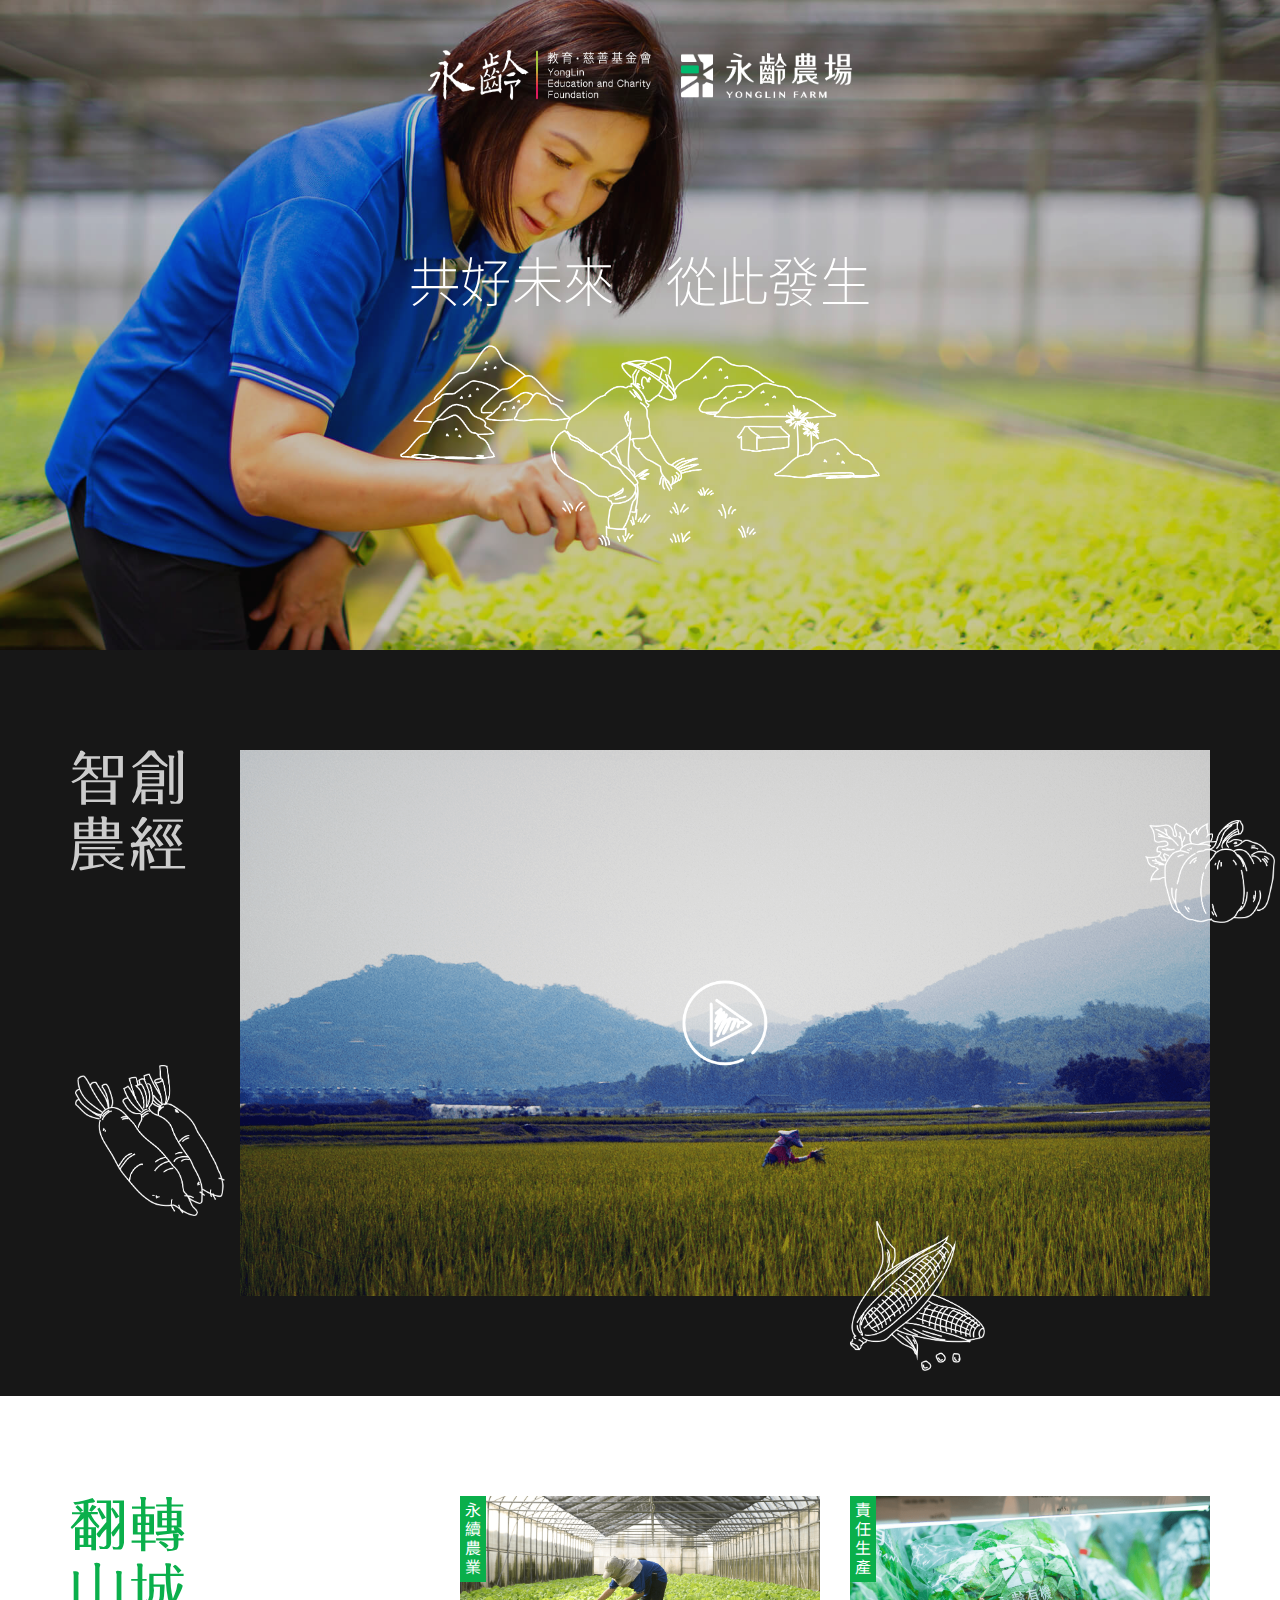
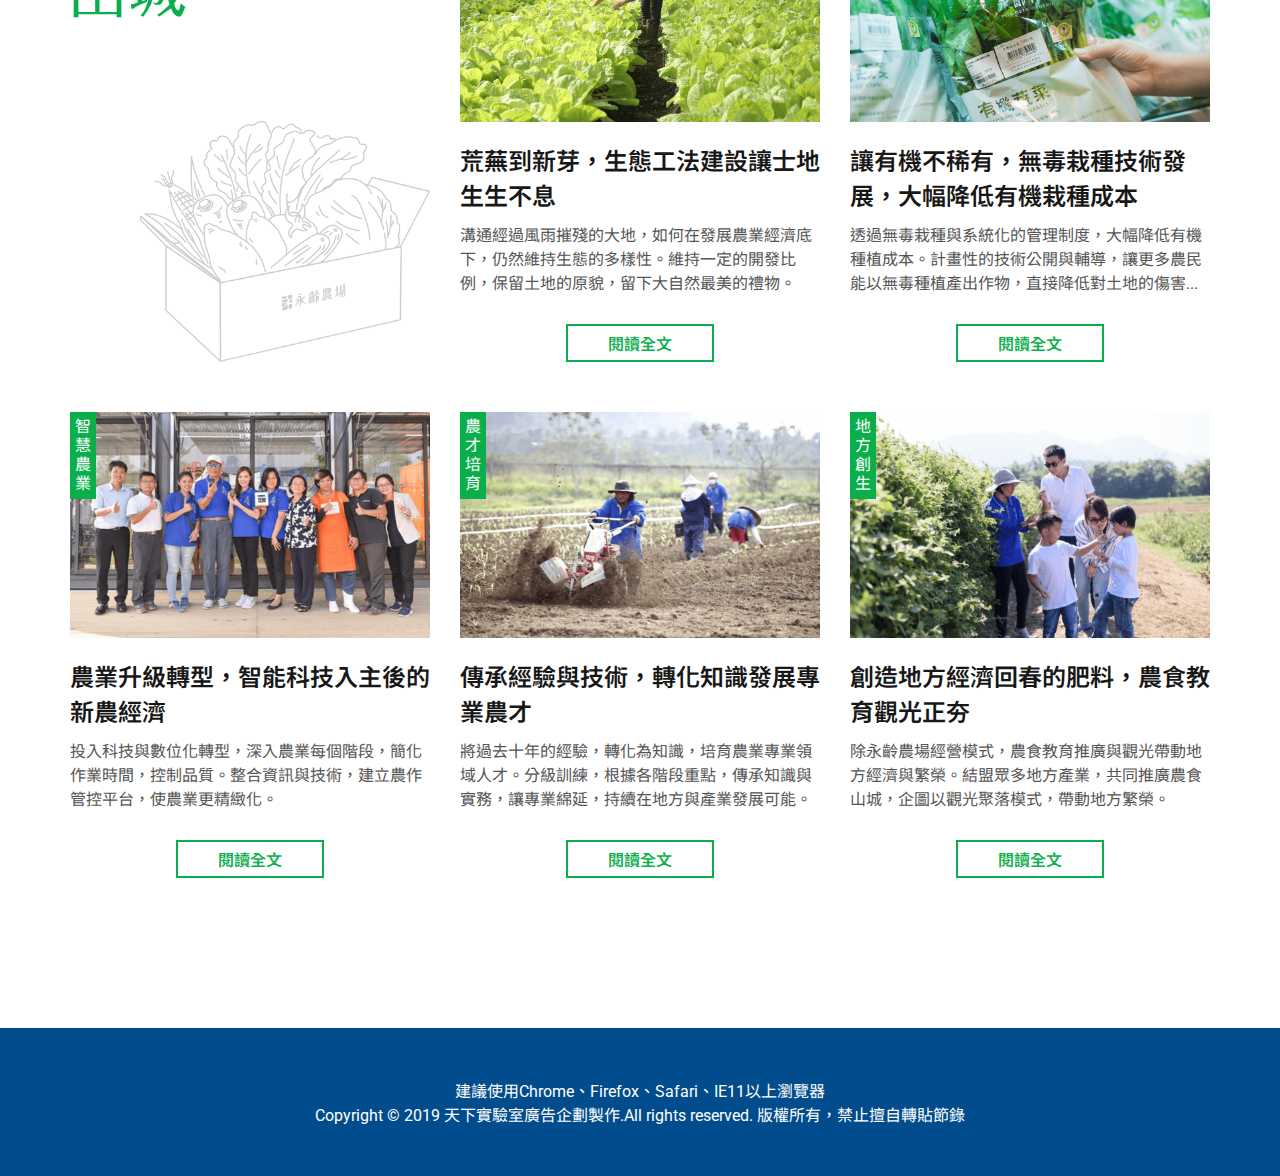
==== commit 97e24830: "new_imge" ====
--- a/yonglin/index.html
+++ b/yonglin/index.html
@@ -53,6 +53,8 @@
 					<div class="swiper-slide slide--02" style="background-image: url(assets/img/slider03.jpg);"></div>
 					<div class="swiper-slide slide--v" style="background-image: url(assets/img/slider04.jpg);"></div>
 					<div class="swiper-slide slide--03" style="background-image: url(assets/img/slider05.jpg);"></div>
+					<div class="swiper-slide slide--04" style="background-image: url(assets/img/slider06.jpg);"></div>
+					<div class="swiper-slide slide--05" style="background-image: url(assets/img/slider07.jpg);"></div>
 				</div>
 				<div class="swiper-pagination swiper-pagination-white"></div>
 			</div>
--- a/yonglin/assets/css/yonglin.css
+++ b/yonglin/assets/css/yonglin.css
@@ -1 +1 @@
-/*! normalize.css v3.0.0 | HTML5 Display Definitions | MIT License | git.io/normalize */@import url("https://fonts.googleapis.com/css?family=Noto+Sans+TC:100,300,400,500,700");@import url("https://fonts.googleapis.com/css?family=Roboto:100,300,400,500,700");article,aside,details,figcaption,figure,footer,header,hgroup,main,nav,section,summary{display:block}audio,canvas,progress,video{display:inline-block;vertical-align:baseline}audio:not([controls]){display:none;height:0}[hidden],template{display:none}/*! normalize.css v3.0.0 | Base | MIT License | git.io/normalize */html{font-family:sans-serif;-webkit-text-size-adjust:100%;-ms-text-size-adjust:100%}body{margin:0}/*! normalize.css v3.0.0 | Links | MIT License | git.io/normalize */a{background:transparent}a:active,a:hover{outline:0}/*! normalize.css v3.0.0 | Embedded Content | MIT License | git.io/normalize */img{border:0}svg:not(:root){overflow:hidden}/*! normalize.css v3.0.0 | Figures | MIT License | git.io/normalize */figure{margin:1em 40px}hr{-moz-box-sizing:content-box;box-sizing:content-box;height:0}pre{overflow:auto}code,kbd,pre,samp{font-family:monospace, monospace;font-size:1em}/*! normalize.css v3.0.0 | Forms | MIT License | git.io/normalize */button,input,optgroup,select,textarea{color:inherit;font:inherit;margin:0}button{overflow:visible}button,select{text-transform:none}button,html input[type="button"],input[type="reset"],input[type="submit"]{-webkit-appearance:button;cursor:pointer}button[disabled],html input[disabled]{cursor:default}button::-moz-focus-inner,input::-moz-focus-inner{border:0;padding:0}input{line-height:normal}input[type="checkbox"],input[type="radio"]{box-sizing:border-box;padding:0}input[type="number"]::-webkit-inner-spin-button,input[type="number"]::-webkit-outer-spin-button{height:auto}input[type="search"]{-webkit-appearance:textfield;-moz-box-sizing:content-box;-webkit-box-sizing:content-box;box-sizing:content-box}input[type="search"]::-webkit-search-cancel-button,input[type="search"]::-webkit-search-decoration{-webkit-appearance:none}fieldset{border:1px solid #c0c0c0;margin:0 2px;padding:0.35em 0.625em 0.75em}legend{border:0;padding:0}textarea{overflow:auto}optgroup{font-weight:bold}/*! normalize.css v3.0.0 | Tables | MIT License | git.io/normalize */table{border-collapse:collapse;border-spacing:0}td,th{padding:0}header .swiper .swiper-wrapper::before,section.video .video-embed .embed-16by9::before,section.article .card-img::before,section.article .card .btn::before,.lightbox-content .embed-16by9::before{content:'';display:block}.list-reset{list-style:none;padding:0;margin:0}ul,ol{padding-left:1.15em}.mtb0{margin-top:0;margin-bottom:0}.mt0-mb1{margin-top:0;margin-bottom:1em !important}.mt0-mb05{margin-top:0;margin-bottom:0.5em}.mb0{margin-bottom:0}.mt0{margin-top:0}.mt40{margin-top:40px}.p0{padding:0 !important}.justify-between{justify-content:space-between}@media (min-width: 768px){.flex-md{display:flex}}@media (min-width: 1024px){.flex-lg{display:flex}}@media (min-width: 1280px){.flex-xl{display:flex}}html{font-family:-apple-system, BlinkMacSystemFont, San Francisco, Roboto, Segoe UI, Helvetica Neue, sans-serif;-webkit-font-smoothing:antialiased;-moz-osx-font-smoothing:grayscale;text-size-adjust:100%;text-rendering:optimizeLegibility}button,input,optgroup,select,textarea{font-family:inherit}.sr-only{position:absolute !important;padding:0 !important;margin:0 !important;width:0 !important;height:0 !important;font-size:0 !important}*,*::before,*::after{-moz-box-sizing:border-box;-webkit-box-sizing:border-box;box-sizing:border-box}body{font-family:Roboto, 'Noto Sans TC', sans-serif}a{text-decoration:none}@media (min-width: 1024px){a{transition:color .2s, background-color .2s}}img{display:block}.clearfix,.clearfix::before,.clearfix::after{display:table;clear:both}.flex{display:-webkit-box;display:-ms-flexbox;display:flex;-ms-flex-wrap:wrap;flex-wrap:wrap}@font-face{font-family:'icomoon';src:url("../fonts/icomoon.eot?6ln93m");src:url("../fonts/icomoon.eot?6ln93m#iefix") format("embedded-opentype"),url("../fonts/icomoon.ttf?6ln93m") format("truetype"),url("../fonts/icomoon.woff?6ln93m") format("woff"),url("../fonts/icomoon.svg?6ln93m#icomoon") format("svg");font-weight:normal;font-style:normal}i.icon{font-family:'icomoon';speak:none;font-style:normal;font-weight:normal;font-variant:normal;text-transform:none;line-height:1;-webkit-font-smoothing:antialiased;-moz-osx-font-smoothing:grayscale}body.chrome i.icon:before{position:relative;top:0.125em}.icon-minus:before{content:"\e936"}.icon-plus:before{content:"\e937"}.icon-images:before{content:"\e900"}.icon-button:before{content:"\e901"}.icon-color:before{content:"\e902"}.icon-iconography:before{content:"\e903"}.icon-textfield:before{content:"\e904"}.icon-navigation:before{content:"\e905"}.icon-tabs:before{content:"\e906"}.icon-tooltips:before{content:"\e907"}.icon-typography:before{content:"\e908"}.icon-logo-text:before{content:"\e909"}.icon-phrase:before{content:"\e90a"}.icon-eyeoff:before{content:"\e90b"}.icon-eyeon:before{content:"\e90c"}.icon-check-circle:before{content:"\e90d"}.icon-exclamation-circle:before{content:"\e90e"}.icon-question-circle:before{content:"\e90f"}.icon-sort:before{content:"\e910"}.icon-caret-down:before{content:"\e911"}.icon-caret-up:before{content:"\e912"}.icon-menu:before{content:"\e913"}.icon-message:before{content:"\e914"}.icon-selection:before{content:"\e915"}.icon-list:before{content:"\e916"}.icon-search:before{content:"\e917"}.icon-user-filled:before{content:"\e918"}.icon-user-outlined:before{content:"\e919"}.icon-facebook:before{content:"\e91a"}.icon-instagram:before{content:"\e91b"}.icon-line:before{content:"\e91c"}.icon-play:before{content:"\e91d"}.icon-left:before{content:"\e91e"}.icon-right:before{content:"\e91f"}.icon-down:before{content:"\e920"}.icon-rss:before{content:"\e921"}.icon-up:before{content:"\e922"}.icon-bookmark-outlined:before{content:"\e923"}.icon-share:before{content:"\e924"}.icon-mail:before{content:"\e925"}.icon-edit:before{content:"\e926"}.icon-caret-right:before{content:"\e927"}.icon-caret-left:before{content:"\e928"}.icon-check:before{content:"\e929"}.icon-check-solid:before{content:"\e92a"}.icon-copy:before{content:"\e92b"}.icon-quote-left:before{content:"\e92c"}.icon-quote-right:before{content:"\e92d"}.icon-cancel:before{content:"\e92e"}.icon-coin:before{content:"\e92f"}.icon-fontsize:before{content:"\e930"}.icon-logo:before{content:"\e931"}.icon-bookmark-filled:before{content:"\e932"}.icon-arrow-right:before{content:"\e933"}.icon-arrow-left:before{content:"\e934"}.icon-error-solid:before{content:"\e935"}.icon-btn{display:inline-flex;padding:2px 0 0;width:30px;height:40px;font-size:1.125rem;align-items:center;justify-content:center;cursor:pointer}.icon-btn-center{justify-content:center}@media (min-width: 768px){.icon-btn{width:40px;height:60px}}@media (min-width: 1024px){.icon-btn{transition:color .3s, background-color .3s}}.navi-btn{color:#014C8C}.navi-btn:hover,.navi-btn.active{font-weight:bold}.text-left{text-align:left}.text-center{text-align:center}.text-right{text-align:right}.container{width:100%;margin-right:auto;margin-left:auto;padding-right:15px;padding-left:15px}@media (min-width: 576px){.container{width:540px}}@media (min-width: 768px){.container{width:720px}}@media (min-width: 992px){.container{width:100%}}@media (min-width: 1024px){.container{width:960px}}@media (min-width: 1200px){.container{width:1170px}}nav{position:fixed;top:0;left:0;width:100%;padding-top:2em;padding-bottom:2em;-moz-transition:all .3s;-o-transition:all .3s;-webkit-transition:all .3s;transition:all .3s;z-index:20}@media (min-width: 768px){nav{padding-top:3.125em;padding-bottom:3.125em}}nav .flex{align-items:center;justify-content:center}nav a.logo{display:block;-moz-transition:all .3s;-o-transition:all .3s;-webkit-transition:all .3s;transition:all .3s}nav a.logo img{-moz-transition:all .3s;-o-transition:all .3s;-webkit-transition:all .3s;transition:all .3s}nav a.logo--foundation img{height:30px}@media (min-width: 768px){nav a.logo--foundation img{height:50px}}nav a.logo--farm{margin-left:30px}nav a.logo--farm img{height:25px}@media (min-width: 768px){nav a.logo--farm img{height:45px}}nav.scroll{padding-top:0.7em;padding-bottom:0.7em;background-color:rgba(23,23,23,0.8)}@media (min-width: 768px){nav.scroll{padding-top:1em;padding-bottom:1em;background-color:rgba(23,23,23,0.6)}}nav.scroll a.logo{display:block}nav.scroll a.logo--foundation img{height:25px}@media (min-width: 768px){nav.scroll a.logo--foundation img{height:40px}}nav.scroll a.logo--farm{margin-left:20px}nav.scroll a.logo--farm img{height:20px}@media (min-width: 768px){nav.scroll a.logo--farm img{height:35px}}header .swiper img{width:100%}header .swiper .swiper-wrapper{position:relative}header .swiper .swiper-wrapper::before{position:absolute;top:0;left:0;width:100%;height:100%;background-color:rgba(23,23,23,0.25);z-index:1}header .swiper .swiper-slide{height:100vh;background-repeat:no-repeat;-moz-background-size:cover;-o-background-size:cover;-webkit-background-size:cover;background-size:cover}header .swiper .swiper-slide.slide--v{background-position:center}header .swiper .swiper-slide.slide--01{background-position:26% center}@media (min-width: 768px){header .swiper .swiper-slide.slide--01{background-position:center}}header .swiper .swiper-slide.slide--02{background-position:66% center}header .swiper .swiper-slide.slide--03{background-position:left center}header>.container{position:absolute;top:50%;left:50%;padding-top:50px;-moz-transform:translate(-50%, -50%);-ms-transform:translate(-50%, -50%);-webkit-transform:translate(-50%, -50%);transform:translate(-50%, -50%);z-index:5}@media (min-width: 768px){header>.container{padding-top:100px}}header>.container>.flex{flex-direction:column}@media (min-width: 768px){header>.container>.flex{align-items:center}}header>.container h1{color:#fff;font-size:48px;font-weight:200}@media (min-width: 768px){header>.container h1{font-size:66px}}@media (max-width: 767px){header>.container h1{margin-bottom:1.25em}}@media (max-width: 767px){header>.container h1 span{display:block;line-height:1.2}}@media (min-width: 768px){header>.container h1 span{display:inline}}@media (min-width: 768px){header>.container h1 span+span{margin-left:1em}}header>.container img{width:100%;height:auto}@media (min-width: 768px){header>.container img{width:540px}}section{padding-top:100px;padding-bottom:100px}section .title{margin-bottom:50px}section .title img.title-img{width:116px;height:auto}section.video{background-color:#171717}section.video .flex{justify-content:space-between}section.video .video-embed{position:relative;width:970px}section.video .video-embed .embed-16by9{position:relative;width:100%;height:0;padding-top:56.25%;background-image:url("../img/video.png");background-position:center;-moz-background-size:cover;-o-background-size:cover;-webkit-background-size:cover;background-size:cover;cursor:pointer}section.video .video-embed .embed-16by9::before{position:absolute;top:0;left:0;width:100%;height:100%;*zoom:1;filter:progid:DXImageTransform.Microsoft.gradient(gradientType=1, startColorstr='#80171717', endColorstr='#FF171717');background-image:url('[data-uri]');background-size:100%;background-image:-moz-radial-gradient(center, ellipse cover, rgba(23,23,23,0.5) 0%,#171717 100%);background-image:-webkit-radial-gradient(center, ellipse cover, rgba(23,23,23,0.5) 0%,#171717 100%);background-image:radial-gradient(ellipse cover at center, rgba(23,23,23,0.5) 0%,#171717 100%);filter:progid:DXImageTransform.Microsoft.Alpha(Opacity=20);opacity:.2;-moz-transition:opacity .3s;-o-transition:opacity .3s;-webkit-transition:opacity .3s;transition:opacity .3s}section.video .video-embed .embed-16by9:hover::before{filter:progid:DXImageTransform.Microsoft.Alpha(Opacity=50);opacity:.5}section.video .video-embed .embed-16by9:hover .sketch-play{width:60px}@media (min-width: 768px){section.video .video-embed .embed-16by9:hover .sketch-play{width:100px}}section.article .card{position:relative;width:100%;padding-left:15px;padding-right:15px;margin-bottom:50px}section.article .card-group{display:flex;flex-wrap:wrap}@media (min-width: 768px){section.article .card{width:33.33333333333%}}section.article .card-img{position:relative;display:block;width:100%}section.article .card-img img{width:100%}section.article .card-img span{position:absolute;top:0;left:0;width:1.625em;padding:5px 3px;display:block;color:#fff;line-height:1.2;text-align:center;background-color:#0AAF4B;z-index:10}section.article .card-img::before{position:absolute;top:0;left:0;width:100%;height:100%;filter:progid:DXImageTransform.Microsoft.Alpha(Opacity=0);opacity:0;*zoom:1;filter:progid:DXImageTransform.Microsoft.gradient(gradientType=1, startColorstr='#1A171717', endColorstr='#4D171717');background-image:url('[data-uri]');background-size:100%;background-image:-moz-radial-gradient(center, ellipse cover, rgba(23,23,23,0.1) 0%,rgba(23,23,23,0.3) 100%);background-image:-webkit-radial-gradient(center, ellipse cover, rgba(23,23,23,0.1) 0%,rgba(23,23,23,0.3) 100%);background-image:radial-gradient(ellipse cover at center, rgba(23,23,23,0.1) 0%,rgba(23,23,23,0.3) 100%);z-index:5;-moz-transition:opacity .3s;-o-transition:opacity .3s;-webkit-transition:opacity .3s;transition:opacity .3s}section.article .card-img:hover::before{filter:progid:DXImageTransform.Microsoft.Alpha(enabled=false);opacity:1}section.article .card-title{display:block;margin-top:20px;margin-bottom:10px;color:#171717;font-size:24px;font-weight:600}section.article .card-title:hover{color:#0AAF4B}section.article .card-text{color:#555}section.article .card .btn{position:relative;display:table;margin-top:30px;margin-left:auto;margin-right:auto;padding:5px 40px;color:#0AAF4B;font-weight:600;border:2px solid #0AAF4B;z-index:2}section.article .card .btn::before{position:absolute;top:0;left:0;width:0;height:100%;background-color:#0AAF4B;-moz-transition:width .3s;-o-transition:width .3s;-webkit-transition:width .3s;transition:width .3s;z-index:-1}section.article .card .btn:hover{color:#fff}section.article .card .btn:hover::before{width:100%}.sketch{position:absolute}.sketch-box{bottom:-15px;right:15px;width:160px}@media (min-width: 768px){.sketch-box{bottom:0px;width:290px}}.sketch-play{top:50%;left:50%;-moz-transition:all .3s;-o-transition:all .3s;-webkit-transition:all .3s;transition:all .3s;-moz-transform:translate(-50%, -50%);-ms-transform:translate(-50%, -50%);-webkit-transform:translate(-50%, -50%);transform:translate(-50%, -50%);z-index:1;width:45px}@media (min-width: 768px){.sketch-play{width:85px}}.sketch-close{bottom:calc(100% + 15px);right:0%;width:40px;-moz-transition:all .3s;-o-transition:all .3s;-webkit-transition:all .3s;transition:all .3s}@media (min-width: 768px){.sketch-close{width:60px}}@media (max-width: 767px){.sketch-fruit01{bottom:-65px;left:-10px;width:100px;filter:progid:DXImageTransform.Microsoft.Alpha(Opacity=90);opacity:.9}}@media (min-width: 768px){.sketch-fruit01{bottom:80px;right:calc(100% + 15px);width:150px}}@media (max-width: 767px){.sketch-fruit02{bottom:-45px;right:0;width:85px;filter:progid:DXImageTransform.Microsoft.Alpha(Opacity=75);opacity:.75}}@media (min-width: 768px){.sketch-fruit02{bottom:-75px;left:610px;width:135px}}@media (max-width: 767px){.sketch-fruit03{top:-100px;right:15px;width:100px;filter:progid:DXImageTransform.Microsoft.Alpha(Opacity=75);opacity:.75}}@media (min-width: 768px){.sketch-fruit03{top:70px;right:-65px;width:130px}}.lightbox{position:fixed;display:none;align-items:center;justify-content:center;top:0;left:0;width:100%;height:100%;z-index:10001}.lightbox .black{position:absolute;width:100%;height:100%;background-color:rgba(23,23,23,0.75)}.lightbox-content{position:relative;width:calc(100% - 30px);z-index:10}@media (min-width: 1366px){.lightbox-content{max-width:1200px}}.lightbox-content .embed-16by9{position:relative;width:100%}.lightbox-content .embed-16by9::before{position:relative;width:100%;height:0;padding-top:56.25%}.lightbox-content .embed-16by9 iframe{position:absolute;top:0;left:0;width:100%;height:100%}footer{padding-top:3.125em;padding-bottom:3.125em;color:#fff;background-color:#014C8C}@media (max-width: 767px){footer{font-size:13px}}@media (max-width: 767px){footer p.desktop{display:none}}footer p span{display:inline-block}
+/*! normalize.css v3.0.0 | HTML5 Display Definitions | MIT License | git.io/normalize */@import url("https://fonts.googleapis.com/css?family=Noto+Sans+TC:100,300,400,500,700");@import url("https://fonts.googleapis.com/css?family=Roboto:100,300,400,500,700");article,aside,details,figcaption,figure,footer,header,hgroup,main,nav,section,summary{display:block}audio,canvas,progress,video{display:inline-block;vertical-align:baseline}audio:not([controls]){display:none;height:0}[hidden],template{display:none}/*! normalize.css v3.0.0 | Base | MIT License | git.io/normalize */html{font-family:sans-serif;-webkit-text-size-adjust:100%;-ms-text-size-adjust:100%}body{margin:0}/*! normalize.css v3.0.0 | Links | MIT License | git.io/normalize */a{background:transparent}a:active,a:hover{outline:0}/*! normalize.css v3.0.0 | Embedded Content | MIT License | git.io/normalize */img{border:0}svg:not(:root){overflow:hidden}/*! normalize.css v3.0.0 | Figures | MIT License | git.io/normalize */figure{margin:1em 40px}hr{-moz-box-sizing:content-box;box-sizing:content-box;height:0}pre{overflow:auto}code,kbd,pre,samp{font-family:monospace, monospace;font-size:1em}/*! normalize.css v3.0.0 | Forms | MIT License | git.io/normalize */button,input,optgroup,select,textarea{color:inherit;font:inherit;margin:0}button{overflow:visible}button,select{text-transform:none}button,html input[type="button"],input[type="reset"],input[type="submit"]{-webkit-appearance:button;cursor:pointer}button[disabled],html input[disabled]{cursor:default}button::-moz-focus-inner,input::-moz-focus-inner{border:0;padding:0}input{line-height:normal}input[type="checkbox"],input[type="radio"]{box-sizing:border-box;padding:0}input[type="number"]::-webkit-inner-spin-button,input[type="number"]::-webkit-outer-spin-button{height:auto}input[type="search"]{-webkit-appearance:textfield;-moz-box-sizing:content-box;-webkit-box-sizing:content-box;box-sizing:content-box}input[type="search"]::-webkit-search-cancel-button,input[type="search"]::-webkit-search-decoration{-webkit-appearance:none}fieldset{border:1px solid #c0c0c0;margin:0 2px;padding:0.35em 0.625em 0.75em}legend{border:0;padding:0}textarea{overflow:auto}optgroup{font-weight:bold}/*! normalize.css v3.0.0 | Tables | MIT License | git.io/normalize */table{border-collapse:collapse;border-spacing:0}td,th{padding:0}header .swiper .swiper-wrapper::before,section.video .video-embed .embed-16by9::before,section.article .card-img::before,section.article .card .btn::before,.lightbox-content .embed-16by9::before{content:'';display:block}.list-reset{list-style:none;padding:0;margin:0}ul,ol{padding-left:1.15em}.mtb0{margin-top:0;margin-bottom:0}.mt0-mb1{margin-top:0;margin-bottom:1em !important}.mt0-mb05{margin-top:0;margin-bottom:0.5em}.mb0{margin-bottom:0}.mt0{margin-top:0}.mt40{margin-top:40px}.p0{padding:0 !important}.justify-between{justify-content:space-between}@media (min-width: 768px){.flex-md{display:flex}}@media (min-width: 1024px){.flex-lg{display:flex}}@media (min-width: 1280px){.flex-xl{display:flex}}html{font-family:-apple-system, BlinkMacSystemFont, San Francisco, Roboto, Segoe UI, Helvetica Neue, sans-serif;-webkit-font-smoothing:antialiased;-moz-osx-font-smoothing:grayscale;text-size-adjust:100%;text-rendering:optimizeLegibility}button,input,optgroup,select,textarea{font-family:inherit}.sr-only{position:absolute !important;padding:0 !important;margin:0 !important;width:0 !important;height:0 !important;font-size:0 !important}*,*::before,*::after{-moz-box-sizing:border-box;-webkit-box-sizing:border-box;box-sizing:border-box}body{font-family:Roboto, 'Noto Sans TC', sans-serif}a{text-decoration:none}@media (min-width: 1024px){a{transition:color .2s, background-color .2s}}img{display:block}.clearfix,.clearfix::before,.clearfix::after{display:table;clear:both}.flex{display:-webkit-box;display:-ms-flexbox;display:flex;-ms-flex-wrap:wrap;flex-wrap:wrap}@font-face{font-family:'icomoon';src:url("../fonts/icomoon.eot?6ln93m");src:url("../fonts/icomoon.eot?6ln93m#iefix") format("embedded-opentype"),url("../fonts/icomoon.ttf?6ln93m") format("truetype"),url("../fonts/icomoon.woff?6ln93m") format("woff"),url("../fonts/icomoon.svg?6ln93m#icomoon") format("svg");font-weight:normal;font-style:normal}i.icon{font-family:'icomoon';speak:none;font-style:normal;font-weight:normal;font-variant:normal;text-transform:none;line-height:1;-webkit-font-smoothing:antialiased;-moz-osx-font-smoothing:grayscale}body.chrome i.icon:before{position:relative;top:0.125em}.icon-minus:before{content:"\e936"}.icon-plus:before{content:"\e937"}.icon-images:before{content:"\e900"}.icon-button:before{content:"\e901"}.icon-color:before{content:"\e902"}.icon-iconography:before{content:"\e903"}.icon-textfield:before{content:"\e904"}.icon-navigation:before{content:"\e905"}.icon-tabs:before{content:"\e906"}.icon-tooltips:before{content:"\e907"}.icon-typography:before{content:"\e908"}.icon-logo-text:before{content:"\e909"}.icon-phrase:before{content:"\e90a"}.icon-eyeoff:before{content:"\e90b"}.icon-eyeon:before{content:"\e90c"}.icon-check-circle:before{content:"\e90d"}.icon-exclamation-circle:before{content:"\e90e"}.icon-question-circle:before{content:"\e90f"}.icon-sort:before{content:"\e910"}.icon-caret-down:before{content:"\e911"}.icon-caret-up:before{content:"\e912"}.icon-menu:before{content:"\e913"}.icon-message:before{content:"\e914"}.icon-selection:before{content:"\e915"}.icon-list:before{content:"\e916"}.icon-search:before{content:"\e917"}.icon-user-filled:before{content:"\e918"}.icon-user-outlined:before{content:"\e919"}.icon-facebook:before{content:"\e91a"}.icon-instagram:before{content:"\e91b"}.icon-line:before{content:"\e91c"}.icon-play:before{content:"\e91d"}.icon-left:before{content:"\e91e"}.icon-right:before{content:"\e91f"}.icon-down:before{content:"\e920"}.icon-rss:before{content:"\e921"}.icon-up:before{content:"\e922"}.icon-bookmark-outlined:before{content:"\e923"}.icon-share:before{content:"\e924"}.icon-mail:before{content:"\e925"}.icon-edit:before{content:"\e926"}.icon-caret-right:before{content:"\e927"}.icon-caret-left:before{content:"\e928"}.icon-check:before{content:"\e929"}.icon-check-solid:before{content:"\e92a"}.icon-copy:before{content:"\e92b"}.icon-quote-left:before{content:"\e92c"}.icon-quote-right:before{content:"\e92d"}.icon-cancel:before{content:"\e92e"}.icon-coin:before{content:"\e92f"}.icon-fontsize:before{content:"\e930"}.icon-logo:before{content:"\e931"}.icon-bookmark-filled:before{content:"\e932"}.icon-arrow-right:before{content:"\e933"}.icon-arrow-left:before{content:"\e934"}.icon-error-solid:before{content:"\e935"}.icon-btn{display:inline-flex;padding:2px 0 0;width:30px;height:40px;font-size:1.125rem;align-items:center;justify-content:center;cursor:pointer}.icon-btn-center{justify-content:center}@media (min-width: 768px){.icon-btn{width:40px;height:60px}}@media (min-width: 1024px){.icon-btn{transition:color .3s, background-color .3s}}.navi-btn{color:#014C8C}.navi-btn:hover,.navi-btn.active{font-weight:bold}.text-left{text-align:left}.text-center{text-align:center}.text-right{text-align:right}.container{width:100%;margin-right:auto;margin-left:auto;padding-right:15px;padding-left:15px}@media (min-width: 576px){.container{width:540px}}@media (min-width: 768px){.container{width:720px}}@media (min-width: 992px){.container{width:100%}}@media (min-width: 1024px){.container{width:960px}}@media (min-width: 1200px){.container{width:1170px}}nav{position:fixed;top:0;left:0;width:100%;padding-top:2em;padding-bottom:2em;-moz-transition:all .3s;-o-transition:all .3s;-webkit-transition:all .3s;transition:all .3s;z-index:20}@media (min-width: 768px){nav{padding-top:3.125em;padding-bottom:3.125em}}nav .flex{align-items:center;justify-content:center}nav a.logo{display:block;-moz-transition:all .3s;-o-transition:all .3s;-webkit-transition:all .3s;transition:all .3s}nav a.logo img{-moz-transition:all .3s;-o-transition:all .3s;-webkit-transition:all .3s;transition:all .3s}nav a.logo--foundation img{height:30px}@media (min-width: 768px){nav a.logo--foundation img{height:50px}}nav a.logo--farm{margin-left:30px}nav a.logo--farm img{height:25px}@media (min-width: 768px){nav a.logo--farm img{height:45px}}nav.scroll{padding-top:0.7em;padding-bottom:0.7em;background-color:rgba(23,23,23,0.8)}@media (min-width: 768px){nav.scroll{padding-top:1em;padding-bottom:1em;background-color:rgba(23,23,23,0.6)}}nav.scroll a.logo{display:block}nav.scroll a.logo--foundation img{height:25px}@media (min-width: 768px){nav.scroll a.logo--foundation img{height:40px}}nav.scroll a.logo--farm{margin-left:20px}nav.scroll a.logo--farm img{height:20px}@media (min-width: 768px){nav.scroll a.logo--farm img{height:35px}}header{position:relative}header .swiper img{width:100%}header .swiper .swiper-wrapper{position:relative}header .swiper .swiper-wrapper::before{position:absolute;top:0;left:0;width:100%;height:100%;background-color:rgba(23,23,23,0.25);z-index:1}header .swiper .swiper-slide{height:177.777778vw;background-repeat:no-repeat;-moz-background-size:cover;-o-background-size:cover;-webkit-background-size:cover;background-size:cover}@media (min-width: 768px){header .swiper .swiper-slide{height:50.78125vw}}header .swiper .swiper-slide.slide--v{background-position:center}header .swiper .swiper-slide.slide--01{background-position:26% center}@media (min-width: 768px){header .swiper .swiper-slide.slide--01{background-position:center}}header .swiper .swiper-slide.slide--02{background-position:66% center}header .swiper .swiper-slide.slide--03{background-position:left center}@media (min-width: 768px){header .swiper .swiper-slide.slide--03{-moz-background-size:105%;-o-background-size:105%;-webkit-background-size:105%;background-size:105%;background-position:right center}}header .swiper .swiper-slide.slide--04{background-position:75% center}@media (min-width: 768px){header .swiper .swiper-slide.slide--04{background-position:left center}}header .swiper .swiper-slide.slide--05{background-position:2% center}@media (min-width: 768px){header .swiper .swiper-slide.slide--05{background-position:center}}header>.container{position:absolute;top:50%;left:50%;padding-top:50px;-moz-transform:translate(-50%, -50%);-ms-transform:translate(-50%, -50%);-webkit-transform:translate(-50%, -50%);transform:translate(-50%, -50%);z-index:5}@media (min-width: 1024px){header>.container{padding-top:100px}}header>.container>.flex{flex-direction:column}@media (min-width: 768px){header>.container>.flex{align-items:center}}header>.container h1{color:#fff;font-size:48px;font-weight:200;-moz-transform:scale(.95, 1);-ms-transform:scale(.95, 1);-webkit-transform:scale(.95, 1);transform:scale(.95, 1)}@media (min-width: 768px){header>.container h1{margin-bottom:0.5em}}@media (min-width: 1024px){header>.container h1{font-size:54px}}@media (min-width: 1920px){header>.container h1{font-size:66px}}@media (max-width: 767px){header>.container h1{margin-bottom:1.25em}}@media (max-width: 767px){header>.container h1 span{display:block;line-height:1.2}}@media (min-width: 768px){header>.container h1 span{display:inline}}@media (min-width: 768px){header>.container h1 span+span{margin-left:1em}}header>.container img{width:100%;height:auto}@media (min-width: 768px){header>.container img{width:480px}}@media (min-width: 1920px){header>.container img{width:540px}}section{padding-top:100px;padding-bottom:100px}section .title{margin-bottom:50px}section .title img.title-img{width:116px;height:auto}section.video{background-color:#171717}section.video .flex{justify-content:space-between}section.video .video-embed{position:relative;width:970px}section.video .video-embed .embed-16by9{position:relative;width:100%;height:0;padding-top:56.25%;background-image:url("../img/video.png");background-position:center;-moz-background-size:cover;-o-background-size:cover;-webkit-background-size:cover;background-size:cover;cursor:pointer}section.video .video-embed .embed-16by9::before{position:absolute;top:0;left:0;width:100%;height:100%;*zoom:1;filter:progid:DXImageTransform.Microsoft.gradient(gradientType=1, startColorstr='#80171717', endColorstr='#FF171717');background-image:url('[data-uri]');background-size:100%;background-image:-moz-radial-gradient(center, ellipse cover, rgba(23,23,23,0.5) 0%,#171717 100%);background-image:-webkit-radial-gradient(center, ellipse cover, rgba(23,23,23,0.5) 0%,#171717 100%);background-image:radial-gradient(ellipse cover at center, rgba(23,23,23,0.5) 0%,#171717 100%);filter:progid:DXImageTransform.Microsoft.Alpha(Opacity=20);opacity:.2;-moz-transition:opacity .3s;-o-transition:opacity .3s;-webkit-transition:opacity .3s;transition:opacity .3s}section.video .video-embed .embed-16by9:hover::before{filter:progid:DXImageTransform.Microsoft.Alpha(Opacity=50);opacity:.5}section.video .video-embed .embed-16by9:hover .sketch-play{width:60px}@media (min-width: 768px){section.video .video-embed .embed-16by9:hover .sketch-play{width:100px}}section.article .card{position:relative;width:100%;padding-left:15px;padding-right:15px;margin-bottom:50px}section.article .card-group{display:flex;flex-wrap:wrap}@media (min-width: 768px){section.article .card{width:33.33333333333%}}section.article .card-img{position:relative;display:block;width:100%}section.article .card-img img{width:100%}section.article .card-img span{position:absolute;top:0;left:0;width:1.625em;padding:5px 3px;display:block;color:#fff;line-height:1.2;text-align:center;background-color:#0AAF4B;z-index:10}section.article .card-img::before{position:absolute;top:0;left:0;width:100%;height:100%;filter:progid:DXImageTransform.Microsoft.Alpha(Opacity=0);opacity:0;*zoom:1;filter:progid:DXImageTransform.Microsoft.gradient(gradientType=1, startColorstr='#1A171717', endColorstr='#4D171717');background-image:url('[data-uri]');background-size:100%;background-image:-moz-radial-gradient(center, ellipse cover, rgba(23,23,23,0.1) 0%,rgba(23,23,23,0.3) 100%);background-image:-webkit-radial-gradient(center, ellipse cover, rgba(23,23,23,0.1) 0%,rgba(23,23,23,0.3) 100%);background-image:radial-gradient(ellipse cover at center, rgba(23,23,23,0.1) 0%,rgba(23,23,23,0.3) 100%);z-index:5;-moz-transition:opacity .3s;-o-transition:opacity .3s;-webkit-transition:opacity .3s;transition:opacity .3s}section.article .card-img:hover::before{filter:progid:DXImageTransform.Microsoft.Alpha(enabled=false);opacity:1}section.article .card-title{display:block;margin-top:20px;margin-bottom:10px;color:#171717;font-size:24px;font-weight:600}section.article .card-title:hover{color:#0AAF4B}section.article .card-text{color:#555}section.article .card .btn{position:relative;display:table;margin-top:30px;margin-left:auto;margin-right:auto;padding:5px 40px;color:#0AAF4B;font-weight:600;border:2px solid #0AAF4B;z-index:2}section.article .card .btn::before{position:absolute;top:0;left:0;width:0;height:100%;background-color:#0AAF4B;-moz-transition:width .3s;-o-transition:width .3s;-webkit-transition:width .3s;transition:width .3s;z-index:-1}section.article .card .btn:hover{color:#fff}section.article .card .btn:hover::before{width:100%}.sketch{position:absolute}.sketch-box{bottom:-15px;right:15px;width:160px}@media (min-width: 768px){.sketch-box{bottom:0px;width:290px}}.sketch-play{top:50%;left:50%;-moz-transition:all .3s;-o-transition:all .3s;-webkit-transition:all .3s;transition:all .3s;-moz-transform:translate(-50%, -50%);-ms-transform:translate(-50%, -50%);-webkit-transform:translate(-50%, -50%);transform:translate(-50%, -50%);z-index:1;width:45px}@media (min-width: 768px){.sketch-play{width:85px}}.sketch-close{bottom:calc(100% + 15px);right:0%;width:40px;-moz-transition:all .3s;-o-transition:all .3s;-webkit-transition:all .3s;transition:all .3s}@media (min-width: 768px){.sketch-close{width:60px}}@media (max-width: 767px){.sketch-fruit01{bottom:-65px;left:-10px;width:100px;filter:progid:DXImageTransform.Microsoft.Alpha(Opacity=90);opacity:.9}}@media (min-width: 768px){.sketch-fruit01{bottom:80px;right:calc(100% + 15px);width:150px}}@media (max-width: 767px){.sketch-fruit02{bottom:-45px;right:0;width:85px;filter:progid:DXImageTransform.Microsoft.Alpha(Opacity=75);opacity:.75}}@media (min-width: 768px){.sketch-fruit02{bottom:-75px;left:610px;width:135px}}@media (max-width: 767px){.sketch-fruit03{top:-100px;right:15px;width:100px;filter:progid:DXImageTransform.Microsoft.Alpha(Opacity=75);opacity:.75}}@media (min-width: 768px){.sketch-fruit03{top:70px;right:-65px;width:130px}}.lightbox{position:fixed;display:none;align-items:center;justify-content:center;top:0;left:0;width:100%;height:100%;z-index:10001}.lightbox .black{position:absolute;width:100%;height:100%;background-color:rgba(23,23,23,0.75)}.lightbox-content{position:relative;width:calc(100% - 30px);z-index:10}@media (min-width: 1366px){.lightbox-content{max-width:1200px}}.lightbox-content .embed-16by9{position:relative;width:100%}.lightbox-content .embed-16by9::before{position:relative;width:100%;height:0;padding-top:56.25%}.lightbox-content .embed-16by9 iframe{position:absolute;top:0;left:0;width:100%;height:100%}footer{padding-top:3.125em;padding-bottom:3.125em;color:#fff;background-color:#014C8C}@media (max-width: 767px){footer{font-size:13px}}@media (max-width: 767px){footer p.desktop{display:none}}footer p span{display:inline-block}
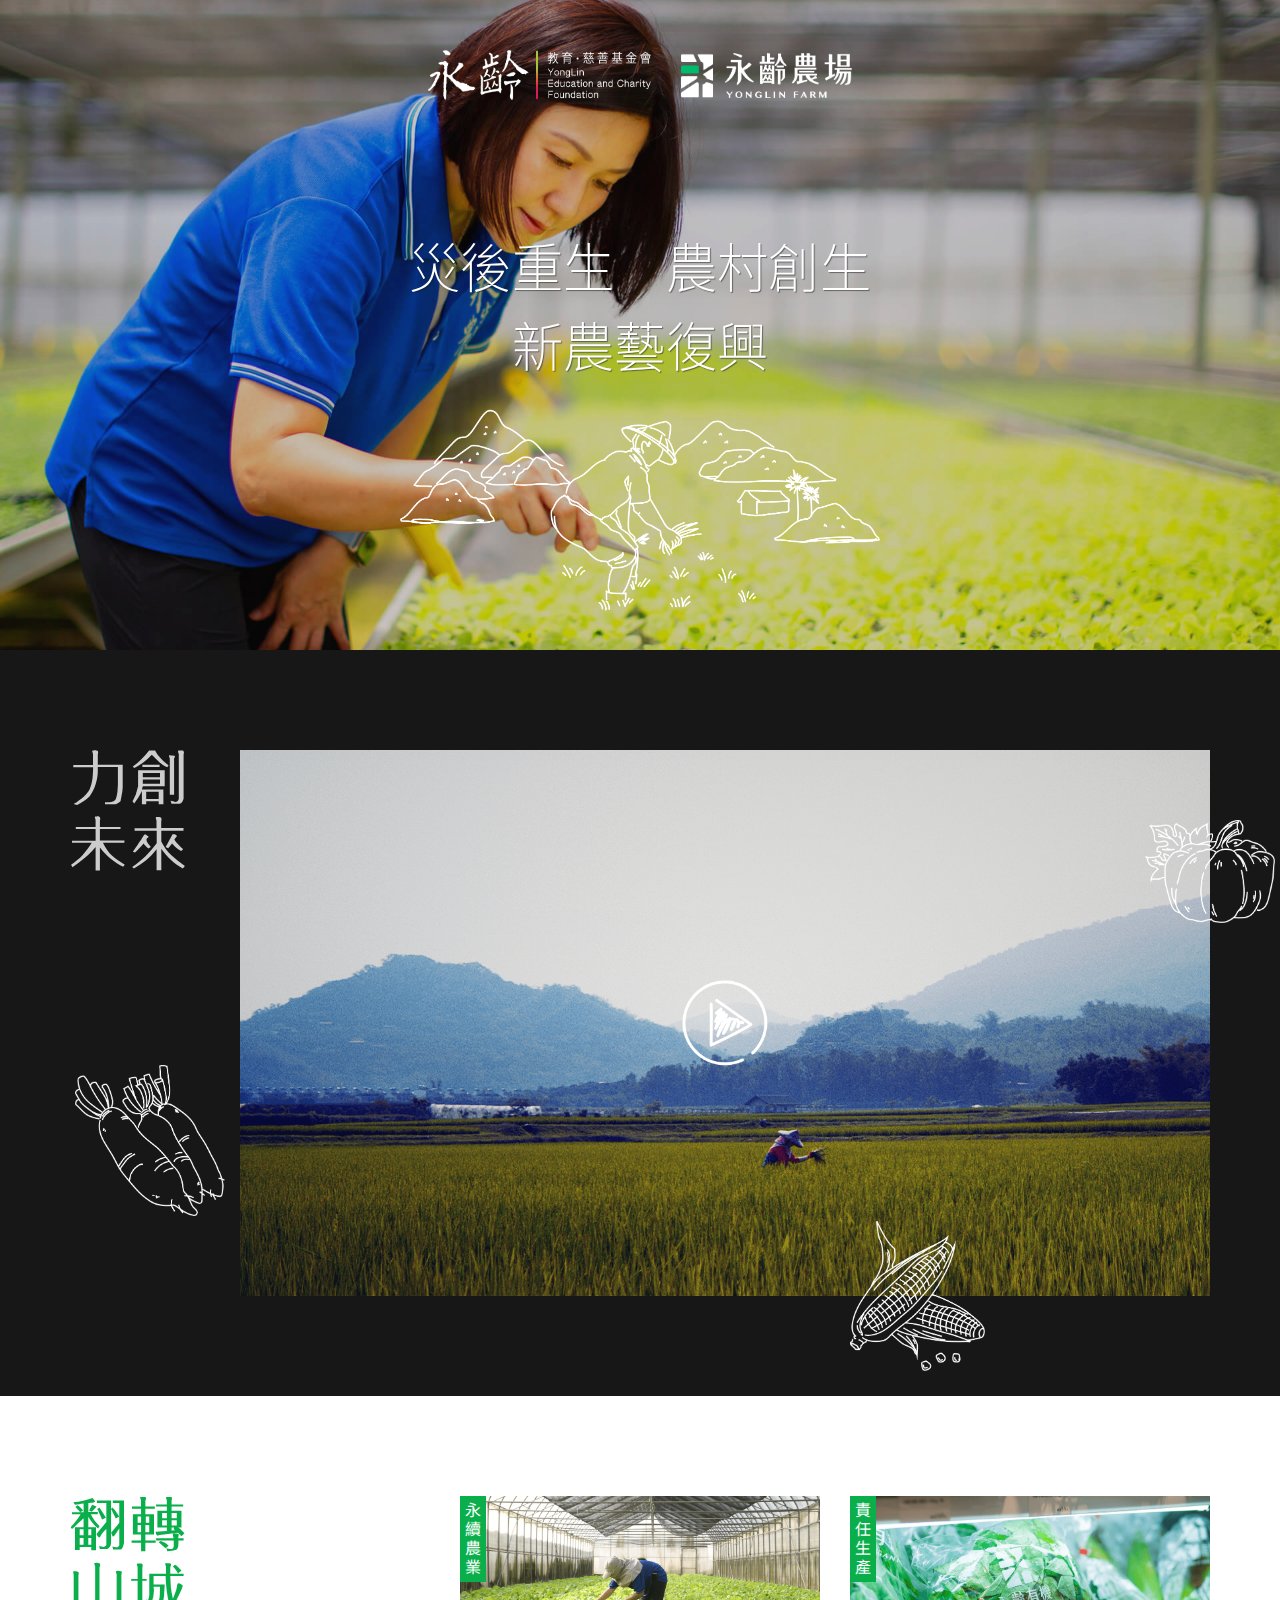
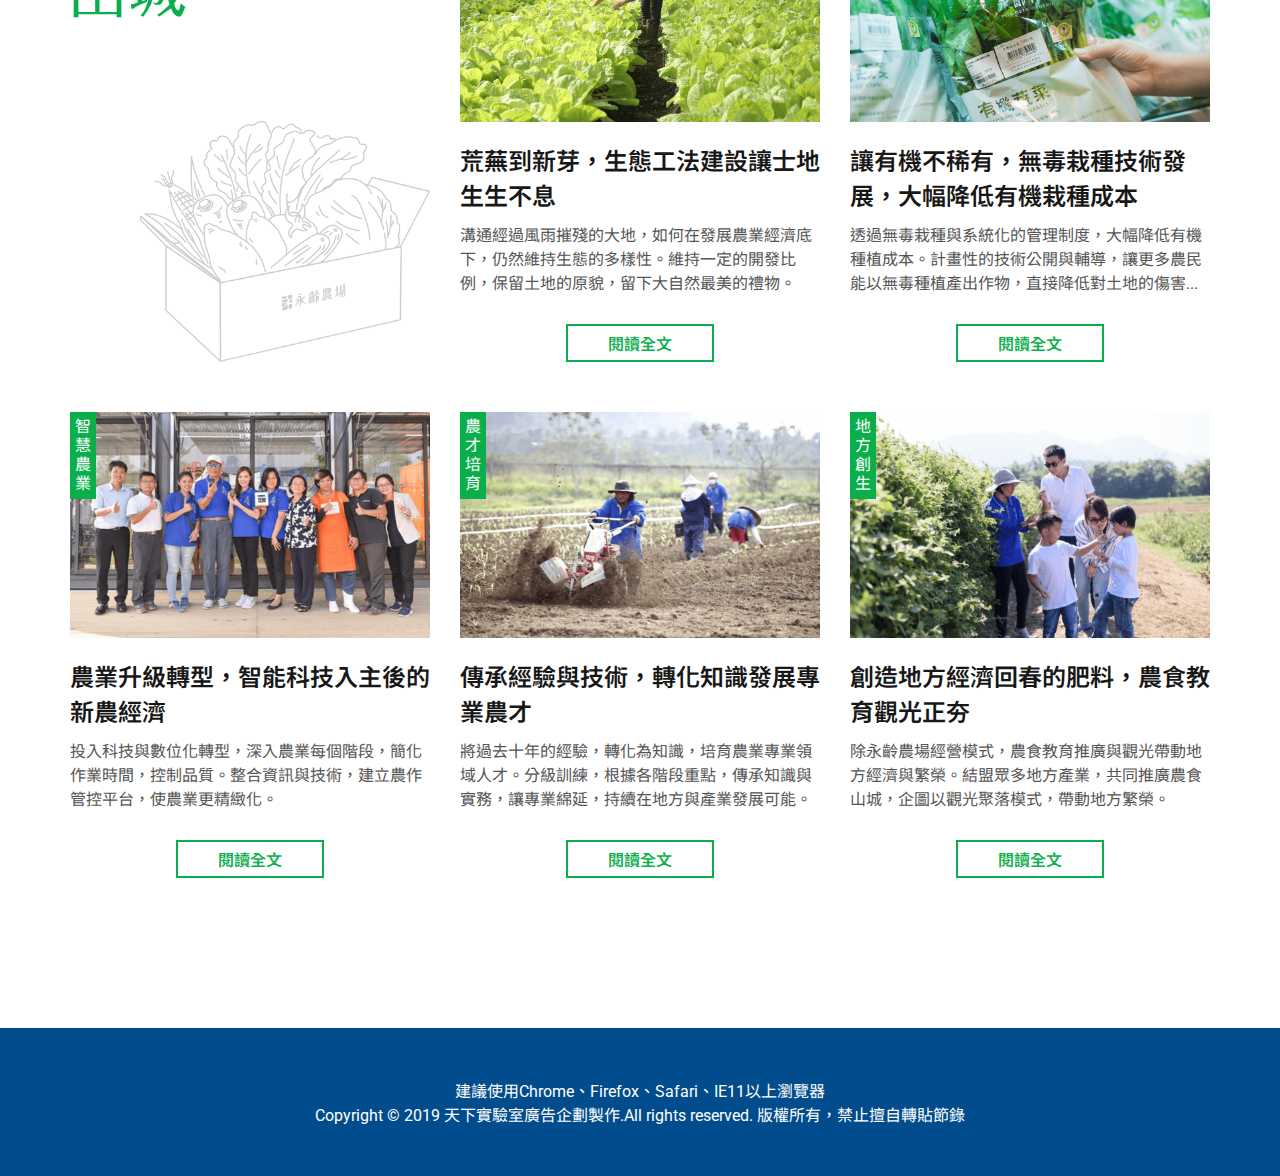
==== commit c5b02cfd: "rename" ====
--- a/yonglin/index.html
+++ b/yonglin/index.html
@@ -5,11 +5,11 @@
 	<meta charset="UTF-8">
 	<meta http-equiv="X-UA-Compatible" content="IE=edge">
 	<meta name="viewport" content="width=device-width, minimum-scale=1.0, maximum-scale=1.0, user-scalable=no" />
-	<title>共好未來，從此發生</title>
+	<title>災後重生　農村創生，新農藝復興</title>
 	<meta name="keywords" content="永齡基金會,永齡農場,永續農業,農才培育,地方創生,責任生產,企業社會責任,CSR">
 	<meta name="description" content="">
 	<link rel="shortcut icon" href="https://csr.cw.com.tw/assets/images/favicon.ico?id=4f532db8384ac31caa3d" type="image/x-icon" />
-	<meta property="og:title" content="共好未來，從此發生">
+	<meta property="og:title" content="災後重生　農村創生，新農藝復興">
 	<meta property="og:type" content="website" />
 	<meta property="og:url" content="https://topic.cw.com.tw/csr_partners/yonglin/" />
 	<meta property="og:description" content="">
@@ -54,6 +54,7 @@
 					<div class="swiper-slide slide--v" style="background-image: url(assets/img/slider04.jpg);"></div>
 					<div class="swiper-slide slide--03" style="background-image: url(assets/img/slider05.jpg);"></div>
 					<div class="swiper-slide slide--04" style="background-image: url(assets/img/slider06.jpg);"></div>
+					<div class="swiper-slide slide--v" style="background-image: url(assets/img/slider08.jpg);"></div>
 					<div class="swiper-slide slide--05" style="background-image: url(assets/img/slider07.jpg);"></div>
 				</div>
 				<div class="swiper-pagination swiper-pagination-white"></div>
@@ -61,7 +62,10 @@
 		</div>
 		<div class="container">
 			<div class="flex">
-				<h1><span>共好未來</span><span>從此發生</span></h1>
+				<h1>
+					<span><span>災後重生</span><span class="sp">農村創生</span></span>
+					<span><span>新農藝復興</span></span>
+				</h1>
 				<img src="assets/img/sketch-farm@3x.png" alt="">
 			</div>
 		</div>
--- a/yonglin/assets/css/yonglin.css
+++ b/yonglin/assets/css/yonglin.css
@@ -1 +1 @@
-/*! normalize.css v3.0.0 | HTML5 Display Definitions | MIT License | git.io/normalize */@import url("https://fonts.googleapis.com/css?family=Noto+Sans+TC:100,300,400,500,700");@import url("https://fonts.googleapis.com/css?family=Roboto:100,300,400,500,700");article,aside,details,figcaption,figure,footer,header,hgroup,main,nav,section,summary{display:block}audio,canvas,progress,video{display:inline-block;vertical-align:baseline}audio:not([controls]){display:none;height:0}[hidden],template{display:none}/*! normalize.css v3.0.0 | Base | MIT License | git.io/normalize */html{font-family:sans-serif;-webkit-text-size-adjust:100%;-ms-text-size-adjust:100%}body{margin:0}/*! normalize.css v3.0.0 | Links | MIT License | git.io/normalize */a{background:transparent}a:active,a:hover{outline:0}/*! normalize.css v3.0.0 | Embedded Content | MIT License | git.io/normalize */img{border:0}svg:not(:root){overflow:hidden}/*! normalize.css v3.0.0 | Figures | MIT License | git.io/normalize */figure{margin:1em 40px}hr{-moz-box-sizing:content-box;box-sizing:content-box;height:0}pre{overflow:auto}code,kbd,pre,samp{font-family:monospace, monospace;font-size:1em}/*! normalize.css v3.0.0 | Forms | MIT License | git.io/normalize */button,input,optgroup,select,textarea{color:inherit;font:inherit;margin:0}button{overflow:visible}button,select{text-transform:none}button,html input[type="button"],input[type="reset"],input[type="submit"]{-webkit-appearance:button;cursor:pointer}button[disabled],html input[disabled]{cursor:default}button::-moz-focus-inner,input::-moz-focus-inner{border:0;padding:0}input{line-height:normal}input[type="checkbox"],input[type="radio"]{box-sizing:border-box;padding:0}input[type="number"]::-webkit-inner-spin-button,input[type="number"]::-webkit-outer-spin-button{height:auto}input[type="search"]{-webkit-appearance:textfield;-moz-box-sizing:content-box;-webkit-box-sizing:content-box;box-sizing:content-box}input[type="search"]::-webkit-search-cancel-button,input[type="search"]::-webkit-search-decoration{-webkit-appearance:none}fieldset{border:1px solid #c0c0c0;margin:0 2px;padding:0.35em 0.625em 0.75em}legend{border:0;padding:0}textarea{overflow:auto}optgroup{font-weight:bold}/*! normalize.css v3.0.0 | Tables | MIT License | git.io/normalize */table{border-collapse:collapse;border-spacing:0}td,th{padding:0}header .swiper .swiper-wrapper::before,section.video .video-embed .embed-16by9::before,section.article .card-img::before,section.article .card .btn::before,.lightbox-content .embed-16by9::before{content:'';display:block}.list-reset{list-style:none;padding:0;margin:0}ul,ol{padding-left:1.15em}.mtb0{margin-top:0;margin-bottom:0}.mt0-mb1{margin-top:0;margin-bottom:1em !important}.mt0-mb05{margin-top:0;margin-bottom:0.5em}.mb0{margin-bottom:0}.mt0{margin-top:0}.mt40{margin-top:40px}.p0{padding:0 !important}.justify-between{justify-content:space-between}@media (min-width: 768px){.flex-md{display:flex}}@media (min-width: 1024px){.flex-lg{display:flex}}@media (min-width: 1280px){.flex-xl{display:flex}}html{font-family:-apple-system, BlinkMacSystemFont, San Francisco, Roboto, Segoe UI, Helvetica Neue, sans-serif;-webkit-font-smoothing:antialiased;-moz-osx-font-smoothing:grayscale;text-size-adjust:100%;text-rendering:optimizeLegibility}button,input,optgroup,select,textarea{font-family:inherit}.sr-only{position:absolute !important;padding:0 !important;margin:0 !important;width:0 !important;height:0 !important;font-size:0 !important}*,*::before,*::after{-moz-box-sizing:border-box;-webkit-box-sizing:border-box;box-sizing:border-box}body{font-family:Roboto, 'Noto Sans TC', sans-serif}a{text-decoration:none}@media (min-width: 1024px){a{transition:color .2s, background-color .2s}}img{display:block}.clearfix,.clearfix::before,.clearfix::after{display:table;clear:both}.flex{display:-webkit-box;display:-ms-flexbox;display:flex;-ms-flex-wrap:wrap;flex-wrap:wrap}@font-face{font-family:'icomoon';src:url("../fonts/icomoon.eot?6ln93m");src:url("../fonts/icomoon.eot?6ln93m#iefix") format("embedded-opentype"),url("../fonts/icomoon.ttf?6ln93m") format("truetype"),url("../fonts/icomoon.woff?6ln93m") format("woff"),url("../fonts/icomoon.svg?6ln93m#icomoon") format("svg");font-weight:normal;font-style:normal}i.icon{font-family:'icomoon';speak:none;font-style:normal;font-weight:normal;font-variant:normal;text-transform:none;line-height:1;-webkit-font-smoothing:antialiased;-moz-osx-font-smoothing:grayscale}body.chrome i.icon:before{position:relative;top:0.125em}.icon-minus:before{content:"\e936"}.icon-plus:before{content:"\e937"}.icon-images:before{content:"\e900"}.icon-button:before{content:"\e901"}.icon-color:before{content:"\e902"}.icon-iconography:before{content:"\e903"}.icon-textfield:before{content:"\e904"}.icon-navigation:before{content:"\e905"}.icon-tabs:before{content:"\e906"}.icon-tooltips:before{content:"\e907"}.icon-typography:before{content:"\e908"}.icon-logo-text:before{content:"\e909"}.icon-phrase:before{content:"\e90a"}.icon-eyeoff:before{content:"\e90b"}.icon-eyeon:before{content:"\e90c"}.icon-check-circle:before{content:"\e90d"}.icon-exclamation-circle:before{content:"\e90e"}.icon-question-circle:before{content:"\e90f"}.icon-sort:before{content:"\e910"}.icon-caret-down:before{content:"\e911"}.icon-caret-up:before{content:"\e912"}.icon-menu:before{content:"\e913"}.icon-message:before{content:"\e914"}.icon-selection:before{content:"\e915"}.icon-list:before{content:"\e916"}.icon-search:before{content:"\e917"}.icon-user-filled:before{content:"\e918"}.icon-user-outlined:before{content:"\e919"}.icon-facebook:before{content:"\e91a"}.icon-instagram:before{content:"\e91b"}.icon-line:before{content:"\e91c"}.icon-play:before{content:"\e91d"}.icon-left:before{content:"\e91e"}.icon-right:before{content:"\e91f"}.icon-down:before{content:"\e920"}.icon-rss:before{content:"\e921"}.icon-up:before{content:"\e922"}.icon-bookmark-outlined:before{content:"\e923"}.icon-share:before{content:"\e924"}.icon-mail:before{content:"\e925"}.icon-edit:before{content:"\e926"}.icon-caret-right:before{content:"\e927"}.icon-caret-left:before{content:"\e928"}.icon-check:before{content:"\e929"}.icon-check-solid:before{content:"\e92a"}.icon-copy:before{content:"\e92b"}.icon-quote-left:before{content:"\e92c"}.icon-quote-right:before{content:"\e92d"}.icon-cancel:before{content:"\e92e"}.icon-coin:before{content:"\e92f"}.icon-fontsize:before{content:"\e930"}.icon-logo:before{content:"\e931"}.icon-bookmark-filled:before{content:"\e932"}.icon-arrow-right:before{content:"\e933"}.icon-arrow-left:before{content:"\e934"}.icon-error-solid:before{content:"\e935"}.icon-btn{display:inline-flex;padding:2px 0 0;width:30px;height:40px;font-size:1.125rem;align-items:center;justify-content:center;cursor:pointer}.icon-btn-center{justify-content:center}@media (min-width: 768px){.icon-btn{width:40px;height:60px}}@media (min-width: 1024px){.icon-btn{transition:color .3s, background-color .3s}}.navi-btn{color:#014C8C}.navi-btn:hover,.navi-btn.active{font-weight:bold}.text-left{text-align:left}.text-center{text-align:center}.text-right{text-align:right}.container{width:100%;margin-right:auto;margin-left:auto;padding-right:15px;padding-left:15px}@media (min-width: 576px){.container{width:540px}}@media (min-width: 768px){.container{width:720px}}@media (min-width: 992px){.container{width:100%}}@media (min-width: 1024px){.container{width:960px}}@media (min-width: 1200px){.container{width:1170px}}nav{position:fixed;top:0;left:0;width:100%;padding-top:2em;padding-bottom:2em;-moz-transition:all .3s;-o-transition:all .3s;-webkit-transition:all .3s;transition:all .3s;z-index:20}@media (min-width: 768px){nav{padding-top:3.125em;padding-bottom:3.125em}}nav .flex{align-items:center;justify-content:center}nav a.logo{display:block;-moz-transition:all .3s;-o-transition:all .3s;-webkit-transition:all .3s;transition:all .3s}nav a.logo img{-moz-transition:all .3s;-o-transition:all .3s;-webkit-transition:all .3s;transition:all .3s}nav a.logo--foundation img{height:30px}@media (min-width: 768px){nav a.logo--foundation img{height:50px}}nav a.logo--farm{margin-left:30px}nav a.logo--farm img{height:25px}@media (min-width: 768px){nav a.logo--farm img{height:45px}}nav.scroll{padding-top:0.7em;padding-bottom:0.7em;background-color:rgba(23,23,23,0.8)}@media (min-width: 768px){nav.scroll{padding-top:1em;padding-bottom:1em;background-color:rgba(23,23,23,0.6)}}nav.scroll a.logo{display:block}nav.scroll a.logo--foundation img{height:25px}@media (min-width: 768px){nav.scroll a.logo--foundation img{height:40px}}nav.scroll a.logo--farm{margin-left:20px}nav.scroll a.logo--farm img{height:20px}@media (min-width: 768px){nav.scroll a.logo--farm img{height:35px}}header{position:relative}header .swiper img{width:100%}header .swiper .swiper-wrapper{position:relative}header .swiper .swiper-wrapper::before{position:absolute;top:0;left:0;width:100%;height:100%;background-color:rgba(23,23,23,0.25);z-index:1}header .swiper .swiper-slide{height:177.777778vw;background-repeat:no-repeat;-moz-background-size:cover;-o-background-size:cover;-webkit-background-size:cover;background-size:cover}@media (min-width: 768px){header .swiper .swiper-slide{height:50.78125vw}}header .swiper .swiper-slide.slide--v{background-position:center}header .swiper .swiper-slide.slide--01{background-position:26% center}@media (min-width: 768px){header .swiper .swiper-slide.slide--01{background-position:center}}header .swiper .swiper-slide.slide--02{background-position:66% center}header .swiper .swiper-slide.slide--03{background-position:left center}@media (min-width: 768px){header .swiper .swiper-slide.slide--03{-moz-background-size:105%;-o-background-size:105%;-webkit-background-size:105%;background-size:105%;background-position:right center}}header .swiper .swiper-slide.slide--04{background-position:75% center}@media (min-width: 768px){header .swiper .swiper-slide.slide--04{background-position:left center}}header .swiper .swiper-slide.slide--05{background-position:2% center}@media (min-width: 768px){header .swiper .swiper-slide.slide--05{background-position:center}}header>.container{position:absolute;top:50%;left:50%;padding-top:50px;-moz-transform:translate(-50%, -50%);-ms-transform:translate(-50%, -50%);-webkit-transform:translate(-50%, -50%);transform:translate(-50%, -50%);z-index:5}@media (min-width: 1024px){header>.container{padding-top:100px}}header>.container>.flex{flex-direction:column}@media (min-width: 768px){header>.container>.flex{align-items:center}}header>.container h1{color:#fff;font-size:48px;font-weight:200;-moz-transform:scale(.95, 1);-ms-transform:scale(.95, 1);-webkit-transform:scale(.95, 1);transform:scale(.95, 1)}@media (min-width: 768px){header>.container h1{margin-bottom:0.5em}}@media (min-width: 1024px){header>.container h1{font-size:54px}}@media (min-width: 1920px){header>.container h1{font-size:66px}}@media (max-width: 767px){header>.container h1{margin-bottom:1.25em}}@media (max-width: 767px){header>.container h1 span{display:block;line-height:1.2}}@media (min-width: 768px){header>.container h1 span{display:inline}}@media (min-width: 768px){header>.container h1 span+span{margin-left:1em}}header>.container img{width:100%;height:auto}@media (min-width: 768px){header>.container img{width:480px}}@media (min-width: 1920px){header>.container img{width:540px}}section{padding-top:100px;padding-bottom:100px}section .title{margin-bottom:50px}section .title img.title-img{width:116px;height:auto}section.video{background-color:#171717}section.video .flex{justify-content:space-between}section.video .video-embed{position:relative;width:970px}section.video .video-embed .embed-16by9{position:relative;width:100%;height:0;padding-top:56.25%;background-image:url("../img/video.png");background-position:center;-moz-background-size:cover;-o-background-size:cover;-webkit-background-size:cover;background-size:cover;cursor:pointer}section.video .video-embed .embed-16by9::before{position:absolute;top:0;left:0;width:100%;height:100%;*zoom:1;filter:progid:DXImageTransform.Microsoft.gradient(gradientType=1, startColorstr='#80171717', endColorstr='#FF171717');background-image:url('[data-uri]');background-size:100%;background-image:-moz-radial-gradient(center, ellipse cover, rgba(23,23,23,0.5) 0%,#171717 100%);background-image:-webkit-radial-gradient(center, ellipse cover, rgba(23,23,23,0.5) 0%,#171717 100%);background-image:radial-gradient(ellipse cover at center, rgba(23,23,23,0.5) 0%,#171717 100%);filter:progid:DXImageTransform.Microsoft.Alpha(Opacity=20);opacity:.2;-moz-transition:opacity .3s;-o-transition:opacity .3s;-webkit-transition:opacity .3s;transition:opacity .3s}section.video .video-embed .embed-16by9:hover::before{filter:progid:DXImageTransform.Microsoft.Alpha(Opacity=50);opacity:.5}section.video .video-embed .embed-16by9:hover .sketch-play{width:60px}@media (min-width: 768px){section.video .video-embed .embed-16by9:hover .sketch-play{width:100px}}section.article .card{position:relative;width:100%;padding-left:15px;padding-right:15px;margin-bottom:50px}section.article .card-group{display:flex;flex-wrap:wrap}@media (min-width: 768px){section.article .card{width:33.33333333333%}}section.article .card-img{position:relative;display:block;width:100%}section.article .card-img img{width:100%}section.article .card-img span{position:absolute;top:0;left:0;width:1.625em;padding:5px 3px;display:block;color:#fff;line-height:1.2;text-align:center;background-color:#0AAF4B;z-index:10}section.article .card-img::before{position:absolute;top:0;left:0;width:100%;height:100%;filter:progid:DXImageTransform.Microsoft.Alpha(Opacity=0);opacity:0;*zoom:1;filter:progid:DXImageTransform.Microsoft.gradient(gradientType=1, startColorstr='#1A171717', endColorstr='#4D171717');background-image:url('[data-uri]');background-size:100%;background-image:-moz-radial-gradient(center, ellipse cover, rgba(23,23,23,0.1) 0%,rgba(23,23,23,0.3) 100%);background-image:-webkit-radial-gradient(center, ellipse cover, rgba(23,23,23,0.1) 0%,rgba(23,23,23,0.3) 100%);background-image:radial-gradient(ellipse cover at center, rgba(23,23,23,0.1) 0%,rgba(23,23,23,0.3) 100%);z-index:5;-moz-transition:opacity .3s;-o-transition:opacity .3s;-webkit-transition:opacity .3s;transition:opacity .3s}section.article .card-img:hover::before{filter:progid:DXImageTransform.Microsoft.Alpha(enabled=false);opacity:1}section.article .card-title{display:block;margin-top:20px;margin-bottom:10px;color:#171717;font-size:24px;font-weight:600}section.article .card-title:hover{color:#0AAF4B}section.article .card-text{color:#555}section.article .card .btn{position:relative;display:table;margin-top:30px;margin-left:auto;margin-right:auto;padding:5px 40px;color:#0AAF4B;font-weight:600;border:2px solid #0AAF4B;z-index:2}section.article .card .btn::before{position:absolute;top:0;left:0;width:0;height:100%;background-color:#0AAF4B;-moz-transition:width .3s;-o-transition:width .3s;-webkit-transition:width .3s;transition:width .3s;z-index:-1}section.article .card .btn:hover{color:#fff}section.article .card .btn:hover::before{width:100%}.sketch{position:absolute}.sketch-box{bottom:-15px;right:15px;width:160px}@media (min-width: 768px){.sketch-box{bottom:0px;width:290px}}.sketch-play{top:50%;left:50%;-moz-transition:all .3s;-o-transition:all .3s;-webkit-transition:all .3s;transition:all .3s;-moz-transform:translate(-50%, -50%);-ms-transform:translate(-50%, -50%);-webkit-transform:translate(-50%, -50%);transform:translate(-50%, -50%);z-index:1;width:45px}@media (min-width: 768px){.sketch-play{width:85px}}.sketch-close{bottom:calc(100% + 15px);right:0%;width:40px;-moz-transition:all .3s;-o-transition:all .3s;-webkit-transition:all .3s;transition:all .3s}@media (min-width: 768px){.sketch-close{width:60px}}@media (max-width: 767px){.sketch-fruit01{bottom:-65px;left:-10px;width:100px;filter:progid:DXImageTransform.Microsoft.Alpha(Opacity=90);opacity:.9}}@media (min-width: 768px){.sketch-fruit01{bottom:80px;right:calc(100% + 15px);width:150px}}@media (max-width: 767px){.sketch-fruit02{bottom:-45px;right:0;width:85px;filter:progid:DXImageTransform.Microsoft.Alpha(Opacity=75);opacity:.75}}@media (min-width: 768px){.sketch-fruit02{bottom:-75px;left:610px;width:135px}}@media (max-width: 767px){.sketch-fruit03{top:-100px;right:15px;width:100px;filter:progid:DXImageTransform.Microsoft.Alpha(Opacity=75);opacity:.75}}@media (min-width: 768px){.sketch-fruit03{top:70px;right:-65px;width:130px}}.lightbox{position:fixed;display:none;align-items:center;justify-content:center;top:0;left:0;width:100%;height:100%;z-index:10001}.lightbox .black{position:absolute;width:100%;height:100%;background-color:rgba(23,23,23,0.75)}.lightbox-content{position:relative;width:calc(100% - 30px);z-index:10}@media (min-width: 1366px){.lightbox-content{max-width:1200px}}.lightbox-content .embed-16by9{position:relative;width:100%}.lightbox-content .embed-16by9::before{position:relative;width:100%;height:0;padding-top:56.25%}.lightbox-content .embed-16by9 iframe{position:absolute;top:0;left:0;width:100%;height:100%}footer{padding-top:3.125em;padding-bottom:3.125em;color:#fff;background-color:#014C8C}@media (max-width: 767px){footer{font-size:13px}}@media (max-width: 767px){footer p.desktop{display:none}}footer p span{display:inline-block}
+/*! normalize.css v3.0.0 | HTML5 Display Definitions | MIT License | git.io/normalize */@import url("https://fonts.googleapis.com/css?family=Noto+Sans+TC:100,300,400,500,700");@import url("https://fonts.googleapis.com/css?family=Roboto:100,300,400,500,700");article,aside,details,figcaption,figure,footer,header,hgroup,main,nav,section,summary{display:block}audio,canvas,progress,video{display:inline-block;vertical-align:baseline}audio:not([controls]){display:none;height:0}[hidden],template{display:none}/*! normalize.css v3.0.0 | Base | MIT License | git.io/normalize */html{font-family:sans-serif;-webkit-text-size-adjust:100%;-ms-text-size-adjust:100%}body{margin:0}/*! normalize.css v3.0.0 | Links | MIT License | git.io/normalize */a{background:transparent}a:active,a:hover{outline:0}/*! normalize.css v3.0.0 | Embedded Content | MIT License | git.io/normalize */img{border:0}svg:not(:root){overflow:hidden}/*! normalize.css v3.0.0 | Figures | MIT License | git.io/normalize */figure{margin:1em 40px}hr{-moz-box-sizing:content-box;box-sizing:content-box;height:0}pre{overflow:auto}code,kbd,pre,samp{font-family:monospace, monospace;font-size:1em}/*! normalize.css v3.0.0 | Forms | MIT License | git.io/normalize */button,input,optgroup,select,textarea{color:inherit;font:inherit;margin:0}button{overflow:visible}button,select{text-transform:none}button,html input[type="button"],input[type="reset"],input[type="submit"]{-webkit-appearance:button;cursor:pointer}button[disabled],html input[disabled]{cursor:default}button::-moz-focus-inner,input::-moz-focus-inner{border:0;padding:0}input{line-height:normal}input[type="checkbox"],input[type="radio"]{box-sizing:border-box;padding:0}input[type="number"]::-webkit-inner-spin-button,input[type="number"]::-webkit-outer-spin-button{height:auto}input[type="search"]{-webkit-appearance:textfield;-moz-box-sizing:content-box;-webkit-box-sizing:content-box;box-sizing:content-box}input[type="search"]::-webkit-search-cancel-button,input[type="search"]::-webkit-search-decoration{-webkit-appearance:none}fieldset{border:1px solid #c0c0c0;margin:0 2px;padding:0.35em 0.625em 0.75em}legend{border:0;padding:0}textarea{overflow:auto}optgroup{font-weight:bold}/*! normalize.css v3.0.0 | Tables | MIT License | git.io/normalize */table{border-collapse:collapse;border-spacing:0}td,th{padding:0}header .swiper .swiper-wrapper::before,section.video .video-embed .embed-16by9::before,section.article .card-img::before,section.article .card .btn::before,.lightbox-content .embed-16by9::before{content:'';display:block}.list-reset{list-style:none;padding:0;margin:0}ul,ol{padding-left:1.15em}.mtb0{margin-top:0;margin-bottom:0}.mt0-mb1{margin-top:0;margin-bottom:1em !important}.mt0-mb05{margin-top:0;margin-bottom:0.5em}.mb0{margin-bottom:0}.mt0{margin-top:0}.mt40{margin-top:40px}.p0{padding:0 !important}.justify-between{justify-content:space-between}@media (min-width: 768px){.flex-md{display:flex}}@media (min-width: 1024px){.flex-lg{display:flex}}@media (min-width: 1280px){.flex-xl{display:flex}}html{font-family:-apple-system, BlinkMacSystemFont, San Francisco, Roboto, Segoe UI, Helvetica Neue, sans-serif;-webkit-font-smoothing:antialiased;-moz-osx-font-smoothing:grayscale;text-size-adjust:100%;text-rendering:optimizeLegibility}button,input,optgroup,select,textarea{font-family:inherit}.sr-only{position:absolute !important;padding:0 !important;margin:0 !important;width:0 !important;height:0 !important;font-size:0 !important}*,*::before,*::after{-moz-box-sizing:border-box;-webkit-box-sizing:border-box;box-sizing:border-box}body{font-family:Roboto, 'Noto Sans TC', sans-serif}a{text-decoration:none}@media (min-width: 1024px){a{transition:color .2s, background-color .2s}}img{display:block}.clearfix,.clearfix::before,.clearfix::after{display:table;clear:both}.flex{display:-webkit-box;display:-ms-flexbox;display:flex;-ms-flex-wrap:wrap;flex-wrap:wrap}@font-face{font-family:'icomoon';src:url("../fonts/icomoon.eot?6ln93m");src:url("../fonts/icomoon.eot?6ln93m#iefix") format("embedded-opentype"),url("../fonts/icomoon.ttf?6ln93m") format("truetype"),url("../fonts/icomoon.woff?6ln93m") format("woff"),url("../fonts/icomoon.svg?6ln93m#icomoon") format("svg");font-weight:normal;font-style:normal}i.icon{font-family:'icomoon';speak:none;font-style:normal;font-weight:normal;font-variant:normal;text-transform:none;line-height:1;-webkit-font-smoothing:antialiased;-moz-osx-font-smoothing:grayscale}body.chrome i.icon:before{position:relative;top:0.125em}.icon-minus:before{content:"\e936"}.icon-plus:before{content:"\e937"}.icon-images:before{content:"\e900"}.icon-button:before{content:"\e901"}.icon-color:before{content:"\e902"}.icon-iconography:before{content:"\e903"}.icon-textfield:before{content:"\e904"}.icon-navigation:before{content:"\e905"}.icon-tabs:before{content:"\e906"}.icon-tooltips:before{content:"\e907"}.icon-typography:before{content:"\e908"}.icon-logo-text:before{content:"\e909"}.icon-phrase:before{content:"\e90a"}.icon-eyeoff:before{content:"\e90b"}.icon-eyeon:before{content:"\e90c"}.icon-check-circle:before{content:"\e90d"}.icon-exclamation-circle:before{content:"\e90e"}.icon-question-circle:before{content:"\e90f"}.icon-sort:before{content:"\e910"}.icon-caret-down:before{content:"\e911"}.icon-caret-up:before{content:"\e912"}.icon-menu:before{content:"\e913"}.icon-message:before{content:"\e914"}.icon-selection:before{content:"\e915"}.icon-list:before{content:"\e916"}.icon-search:before{content:"\e917"}.icon-user-filled:before{content:"\e918"}.icon-user-outlined:before{content:"\e919"}.icon-facebook:before{content:"\e91a"}.icon-instagram:before{content:"\e91b"}.icon-line:before{content:"\e91c"}.icon-play:before{content:"\e91d"}.icon-left:before{content:"\e91e"}.icon-right:before{content:"\e91f"}.icon-down:before{content:"\e920"}.icon-rss:before{content:"\e921"}.icon-up:before{content:"\e922"}.icon-bookmark-outlined:before{content:"\e923"}.icon-share:before{content:"\e924"}.icon-mail:before{content:"\e925"}.icon-edit:before{content:"\e926"}.icon-caret-right:before{content:"\e927"}.icon-caret-left:before{content:"\e928"}.icon-check:before{content:"\e929"}.icon-check-solid:before{content:"\e92a"}.icon-copy:before{content:"\e92b"}.icon-quote-left:before{content:"\e92c"}.icon-quote-right:before{content:"\e92d"}.icon-cancel:before{content:"\e92e"}.icon-coin:before{content:"\e92f"}.icon-fontsize:before{content:"\e930"}.icon-logo:before{content:"\e931"}.icon-bookmark-filled:before{content:"\e932"}.icon-arrow-right:before{content:"\e933"}.icon-arrow-left:before{content:"\e934"}.icon-error-solid:before{content:"\e935"}.icon-btn{display:inline-flex;padding:2px 0 0;width:30px;height:40px;font-size:1.125rem;align-items:center;justify-content:center;cursor:pointer}.icon-btn-center{justify-content:center}@media (min-width: 768px){.icon-btn{width:40px;height:60px}}@media (min-width: 1024px){.icon-btn{transition:color .3s, background-color .3s}}.navi-btn{color:#014C8C}.navi-btn:hover,.navi-btn.active{font-weight:bold}.text-left{text-align:left}.text-center{text-align:center}.text-right{text-align:right}.container{width:100%;margin-right:auto;margin-left:auto;padding-right:15px;padding-left:15px}@media (min-width: 576px){.container{width:540px}}@media (min-width: 768px){.container{width:720px}}@media (min-width: 992px){.container{width:100%}}@media (min-width: 1024px){.container{width:960px}}@media (min-width: 1200px){.container{width:1170px}}nav{position:fixed;top:0;left:0;width:100%;padding-top:2em;padding-bottom:2em;-moz-transition:all .3s;-o-transition:all .3s;-webkit-transition:all .3s;transition:all .3s;z-index:20}@media (min-width: 768px){nav{padding-top:3.125em;padding-bottom:3.125em}}nav .flex{align-items:center;justify-content:center}nav a.logo{display:block;-moz-transition:all .3s;-o-transition:all .3s;-webkit-transition:all .3s;transition:all .3s}nav a.logo img{-moz-transition:all .3s;-o-transition:all .3s;-webkit-transition:all .3s;transition:all .3s}nav a.logo--foundation img{height:30px}@media (min-width: 768px){nav a.logo--foundation img{height:50px}}nav a.logo--farm{margin-left:30px}nav a.logo--farm img{height:25px}@media (min-width: 768px){nav a.logo--farm img{height:45px}}nav.scroll{padding-top:0.7em;padding-bottom:0.7em;background-color:rgba(23,23,23,0.8)}@media (min-width: 768px){nav.scroll{padding-top:1em;padding-bottom:1em;background-color:rgba(23,23,23,0.6)}}nav.scroll a.logo{display:block}nav.scroll a.logo--foundation img{height:25px}@media (min-width: 768px){nav.scroll a.logo--foundation img{height:40px}}nav.scroll a.logo--farm{margin-left:20px}nav.scroll a.logo--farm img{height:20px}@media (min-width: 768px){nav.scroll a.logo--farm img{height:35px}}header{position:relative}header .swiper img{width:100%}header .swiper .swiper-wrapper{position:relative}header .swiper .swiper-wrapper::before{position:absolute;top:0;left:0;width:100%;height:100%;background-color:rgba(23,23,23,0.25);z-index:1}header .swiper .swiper-slide{height:177.777778vw;background-repeat:no-repeat;-moz-background-size:cover;-o-background-size:cover;-webkit-background-size:cover;background-size:cover}@media (min-width: 768px){header .swiper .swiper-slide{height:50.78125vw}}header .swiper .swiper-slide.slide--v{background-position:center}header .swiper .swiper-slide.slide--01{background-position:26% center}@media (min-width: 768px){header .swiper .swiper-slide.slide--01{background-position:center}}header .swiper .swiper-slide.slide--02{background-position:66% center}header .swiper .swiper-slide.slide--03{background-position:left center}@media (min-width: 768px){header .swiper .swiper-slide.slide--03{-moz-background-size:105%;-o-background-size:105%;-webkit-background-size:105%;background-size:105%;background-position:right center}}header .swiper .swiper-slide.slide--04{background-position:72.5% center}@media (min-width: 768px){header .swiper .swiper-slide.slide--04{background-position:left center}}header .swiper .swiper-slide.slide--05{background-position:2% center}@media (min-width: 768px){header .swiper .swiper-slide.slide--05{background-position:center}}header>.container{position:absolute;top:50%;left:50%;padding-top:50px;-moz-transform:translate(-50%, -50%);-ms-transform:translate(-50%, -50%);-webkit-transform:translate(-50%, -50%);transform:translate(-50%, -50%);z-index:5}@media (min-width: 1024px){header>.container{padding-top:150px}}header>.container>.flex{flex-direction:column}@media (min-width: 768px){header>.container>.flex{align-items:center}}header>.container h1{color:#fff;font-size:48px;font-weight:200;text-shadow:1px 1px 1px rgba(23,23,23,0.5);-moz-transform:scale(.95, 1);-ms-transform:scale(.95, 1);-webkit-transform:scale(.95, 1);transform:scale(.95, 1)}@media (min-width: 768px){header>.container h1{margin-bottom:0.5em;text-align:center}}@media (min-width: 1024px){header>.container h1{font-size:54px}}@media (min-width: 1920px){header>.container h1{font-size:66px}}@media (max-width: 767px){header>.container h1{margin-bottom:1.25em;transform-origin:center left}}header>.container h1>span{display:block}@media (max-width: 767px){header>.container h1>span+span{margin-top:0.5em}}@media (max-width: 767px){header>.container h1>span>span{display:block;line-height:1.2}}@media (min-width: 768px){header>.container h1>span>span{display:inline}}@media (min-width: 768px){header>.container h1>span>span+span.sp{margin-left:1em}}header>.container img{width:100%;height:auto}@media (min-width: 768px){header>.container img{width:480px}}@media (min-width: 1920px){header>.container img{width:540px}}section{padding-top:100px;padding-bottom:100px}section .title{margin-bottom:50px}section .title img.title-img{width:116px;height:auto}section.video{background-color:#171717}section.video .flex{justify-content:space-between}section.video .video-embed{position:relative;width:970px}section.video .video-embed .embed-16by9{position:relative;width:100%;height:0;padding-top:56.25%;background-image:url("../img/video.png");background-position:center;-moz-background-size:cover;-o-background-size:cover;-webkit-background-size:cover;background-size:cover;cursor:pointer}section.video .video-embed .embed-16by9::before{position:absolute;top:0;left:0;width:100%;height:100%;*zoom:1;filter:progid:DXImageTransform.Microsoft.gradient(gradientType=1, startColorstr='#80171717', endColorstr='#FF171717');background-image:url('[data-uri]');background-size:100%;background-image:-moz-radial-gradient(center, ellipse cover, rgba(23,23,23,0.5) 0%,#171717 100%);background-image:-webkit-radial-gradient(center, ellipse cover, rgba(23,23,23,0.5) 0%,#171717 100%);background-image:radial-gradient(ellipse cover at center, rgba(23,23,23,0.5) 0%,#171717 100%);filter:progid:DXImageTransform.Microsoft.Alpha(Opacity=20);opacity:.2;-moz-transition:opacity .3s;-o-transition:opacity .3s;-webkit-transition:opacity .3s;transition:opacity .3s}section.video .video-embed .embed-16by9:hover::before{filter:progid:DXImageTransform.Microsoft.Alpha(Opacity=50);opacity:.5}section.video .video-embed .embed-16by9:hover .sketch-play{width:60px}@media (min-width: 768px){section.video .video-embed .embed-16by9:hover .sketch-play{width:100px}}section.article .card{position:relative;width:100%;padding-left:15px;padding-right:15px;margin-bottom:50px}section.article .card-group{display:flex;flex-wrap:wrap}@media (min-width: 768px){section.article .card{width:33.33333333333%}}section.article .card-img{position:relative;display:block;width:100%}section.article .card-img img{width:100%}section.article .card-img span{position:absolute;top:0;left:0;width:1.625em;padding:5px 3px;display:block;color:#fff;line-height:1.2;text-align:center;background-color:#0AAF4B;z-index:10}section.article .card-img::before{position:absolute;top:0;left:0;width:100%;height:100%;filter:progid:DXImageTransform.Microsoft.Alpha(Opacity=0);opacity:0;*zoom:1;filter:progid:DXImageTransform.Microsoft.gradient(gradientType=1, startColorstr='#1A171717', endColorstr='#4D171717');background-image:url('[data-uri]');background-size:100%;background-image:-moz-radial-gradient(center, ellipse cover, rgba(23,23,23,0.1) 0%,rgba(23,23,23,0.3) 100%);background-image:-webkit-radial-gradient(center, ellipse cover, rgba(23,23,23,0.1) 0%,rgba(23,23,23,0.3) 100%);background-image:radial-gradient(ellipse cover at center, rgba(23,23,23,0.1) 0%,rgba(23,23,23,0.3) 100%);z-index:5;-moz-transition:opacity .3s;-o-transition:opacity .3s;-webkit-transition:opacity .3s;transition:opacity .3s}section.article .card-img:hover::before{filter:progid:DXImageTransform.Microsoft.Alpha(enabled=false);opacity:1}section.article .card-title{display:block;margin-top:20px;margin-bottom:10px;color:#171717;font-size:24px;font-weight:600}section.article .card-title:hover{color:#0AAF4B}section.article .card-text{color:#555}section.article .card .btn{position:relative;display:table;margin-top:30px;margin-left:auto;margin-right:auto;padding:5px 40px;color:#0AAF4B;font-weight:600;border:2px solid #0AAF4B;z-index:2}section.article .card .btn::before{position:absolute;top:0;left:0;width:0;height:100%;background-color:#0AAF4B;-moz-transition:width .3s;-o-transition:width .3s;-webkit-transition:width .3s;transition:width .3s;z-index:-1}section.article .card .btn:hover{color:#fff}section.article .card .btn:hover::before{width:100%}.sketch{position:absolute}.sketch-box{bottom:-15px;right:15px;width:160px}@media (min-width: 768px){.sketch-box{bottom:0px;width:290px}}.sketch-play{top:50%;left:50%;-moz-transition:all .3s;-o-transition:all .3s;-webkit-transition:all .3s;transition:all .3s;-moz-transform:translate(-50%, -50%);-ms-transform:translate(-50%, -50%);-webkit-transform:translate(-50%, -50%);transform:translate(-50%, -50%);z-index:1;width:45px}@media (min-width: 768px){.sketch-play{width:85px}}.sketch-close{bottom:calc(100% + 15px);right:0%;width:40px;-moz-transition:all .3s;-o-transition:all .3s;-webkit-transition:all .3s;transition:all .3s}@media (min-width: 768px){.sketch-close{width:60px}}@media (max-width: 767px){.sketch-fruit01{bottom:-65px;left:-10px;width:100px;filter:progid:DXImageTransform.Microsoft.Alpha(Opacity=90);opacity:.9}}@media (min-width: 768px){.sketch-fruit01{bottom:80px;right:calc(100% + 15px);width:150px}}@media (max-width: 767px){.sketch-fruit02{bottom:-45px;right:0;width:85px;filter:progid:DXImageTransform.Microsoft.Alpha(Opacity=75);opacity:.75}}@media (min-width: 768px){.sketch-fruit02{bottom:-75px;left:610px;width:135px}}@media (max-width: 767px){.sketch-fruit03{top:-100px;right:15px;width:100px;filter:progid:DXImageTransform.Microsoft.Alpha(Opacity=75);opacity:.75}}@media (min-width: 768px){.sketch-fruit03{top:70px;right:-65px;width:130px}}.lightbox{position:fixed;display:none;align-items:center;justify-content:center;top:0;left:0;width:100%;height:100%;z-index:10001}.lightbox .black{position:absolute;width:100%;height:100%;background-color:rgba(23,23,23,0.75)}.lightbox-content{position:relative;width:calc(100% - 30px);z-index:10}@media (min-width: 1024px){.lightbox-content{max-width:960px}}@media (min-width: 1200px){.lightbox-content{max-width:1024px}}@media (min-width: 1600px){.lightbox-content{max-width:1200px}}.lightbox-content .embed-16by9{position:relative;width:100%}.lightbox-content .embed-16by9::before{position:relative;width:100%;height:0;padding-top:56.25%}.lightbox-content .embed-16by9 iframe{position:absolute;top:0;left:0;width:100%;height:100%}footer{padding-top:3.125em;padding-bottom:3.125em;color:#fff;background-color:#014C8C}@media (max-width: 767px){footer{font-size:13px}}@media (max-width: 767px){footer p.desktop{display:none}}footer p span{display:inline-block}
